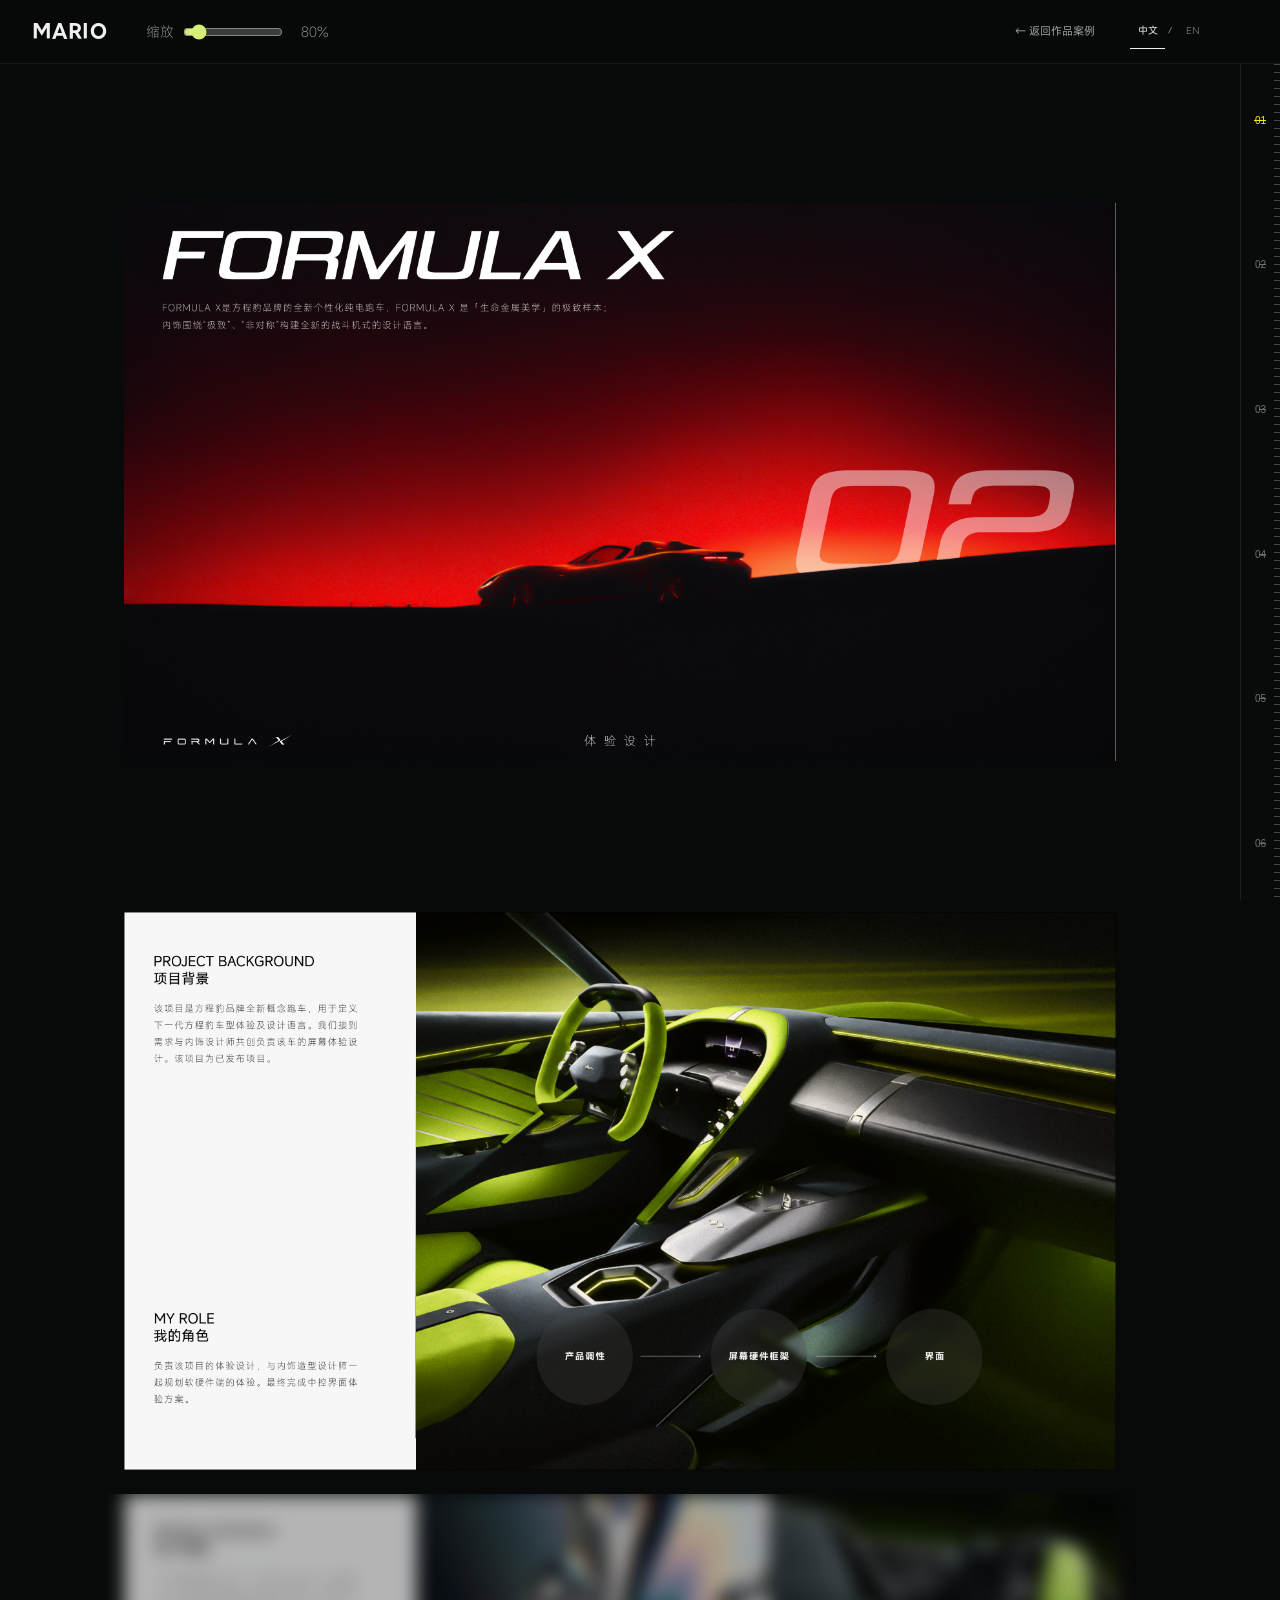
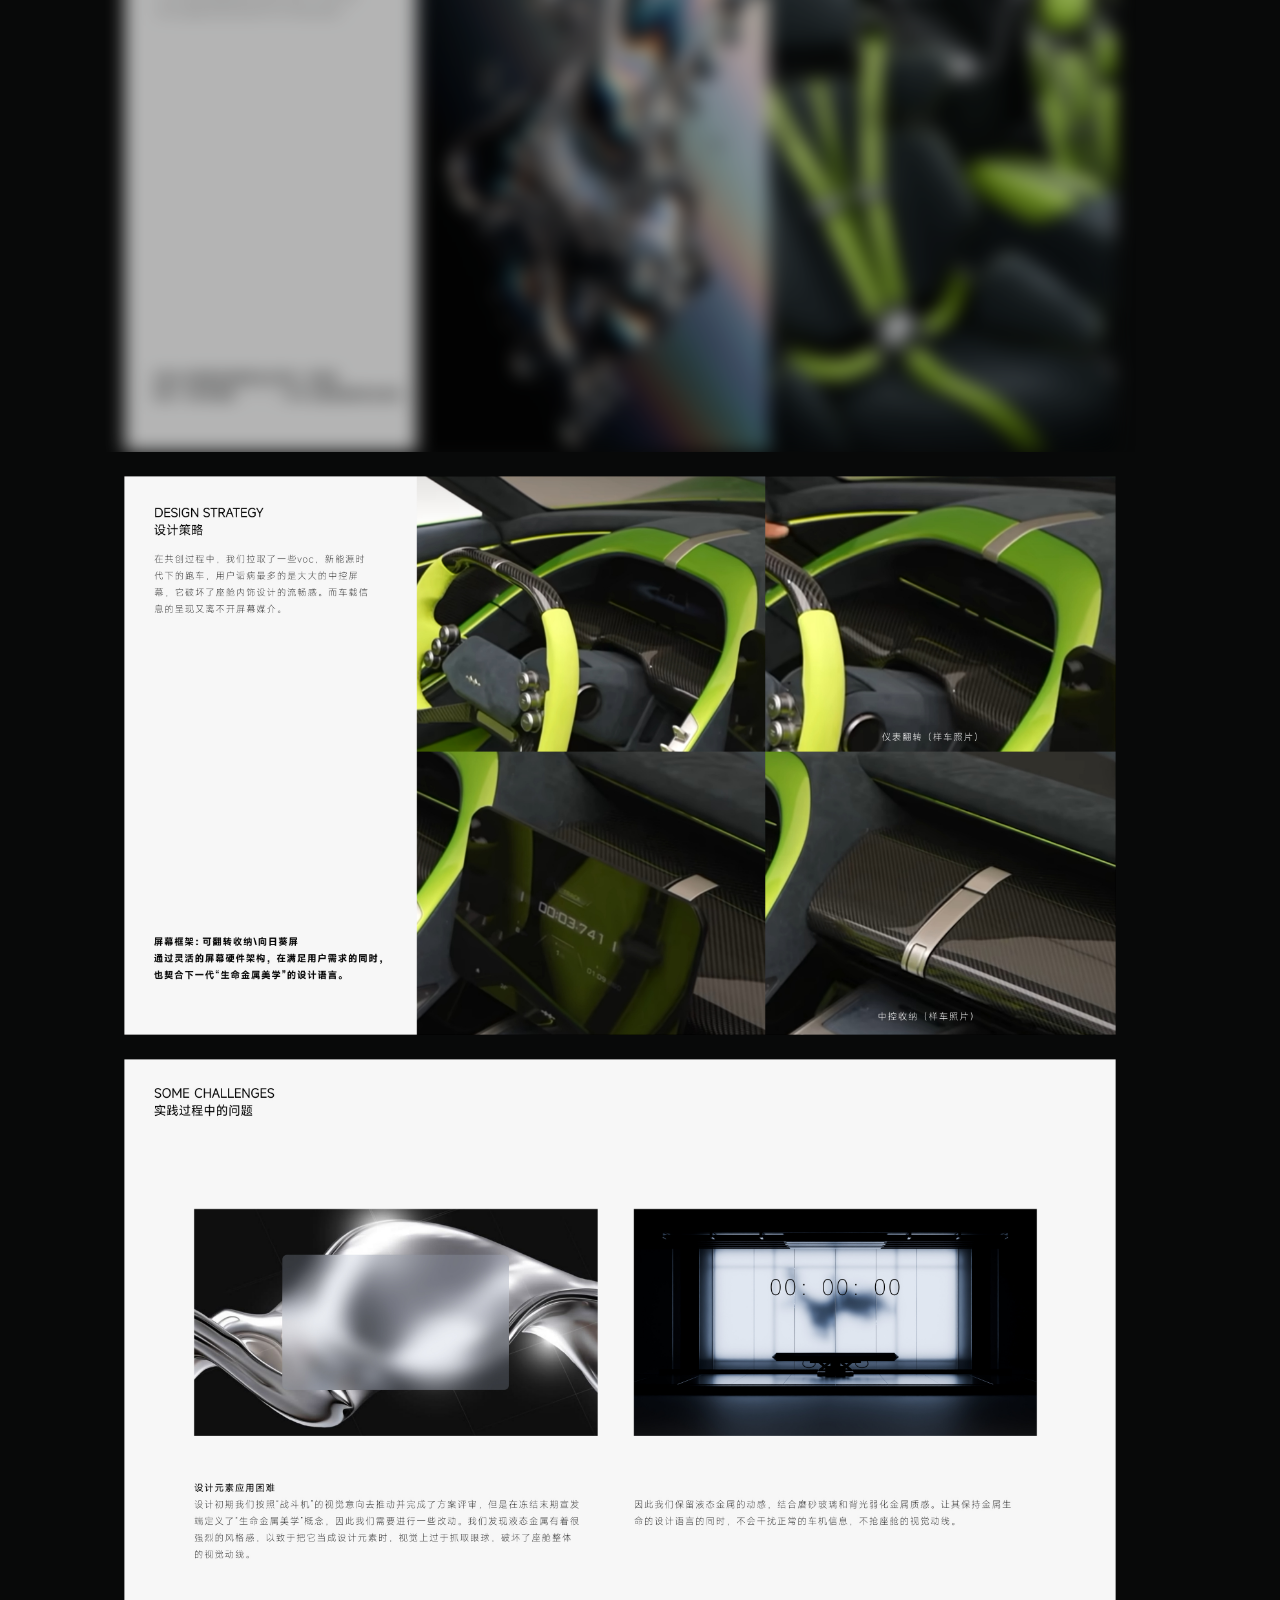
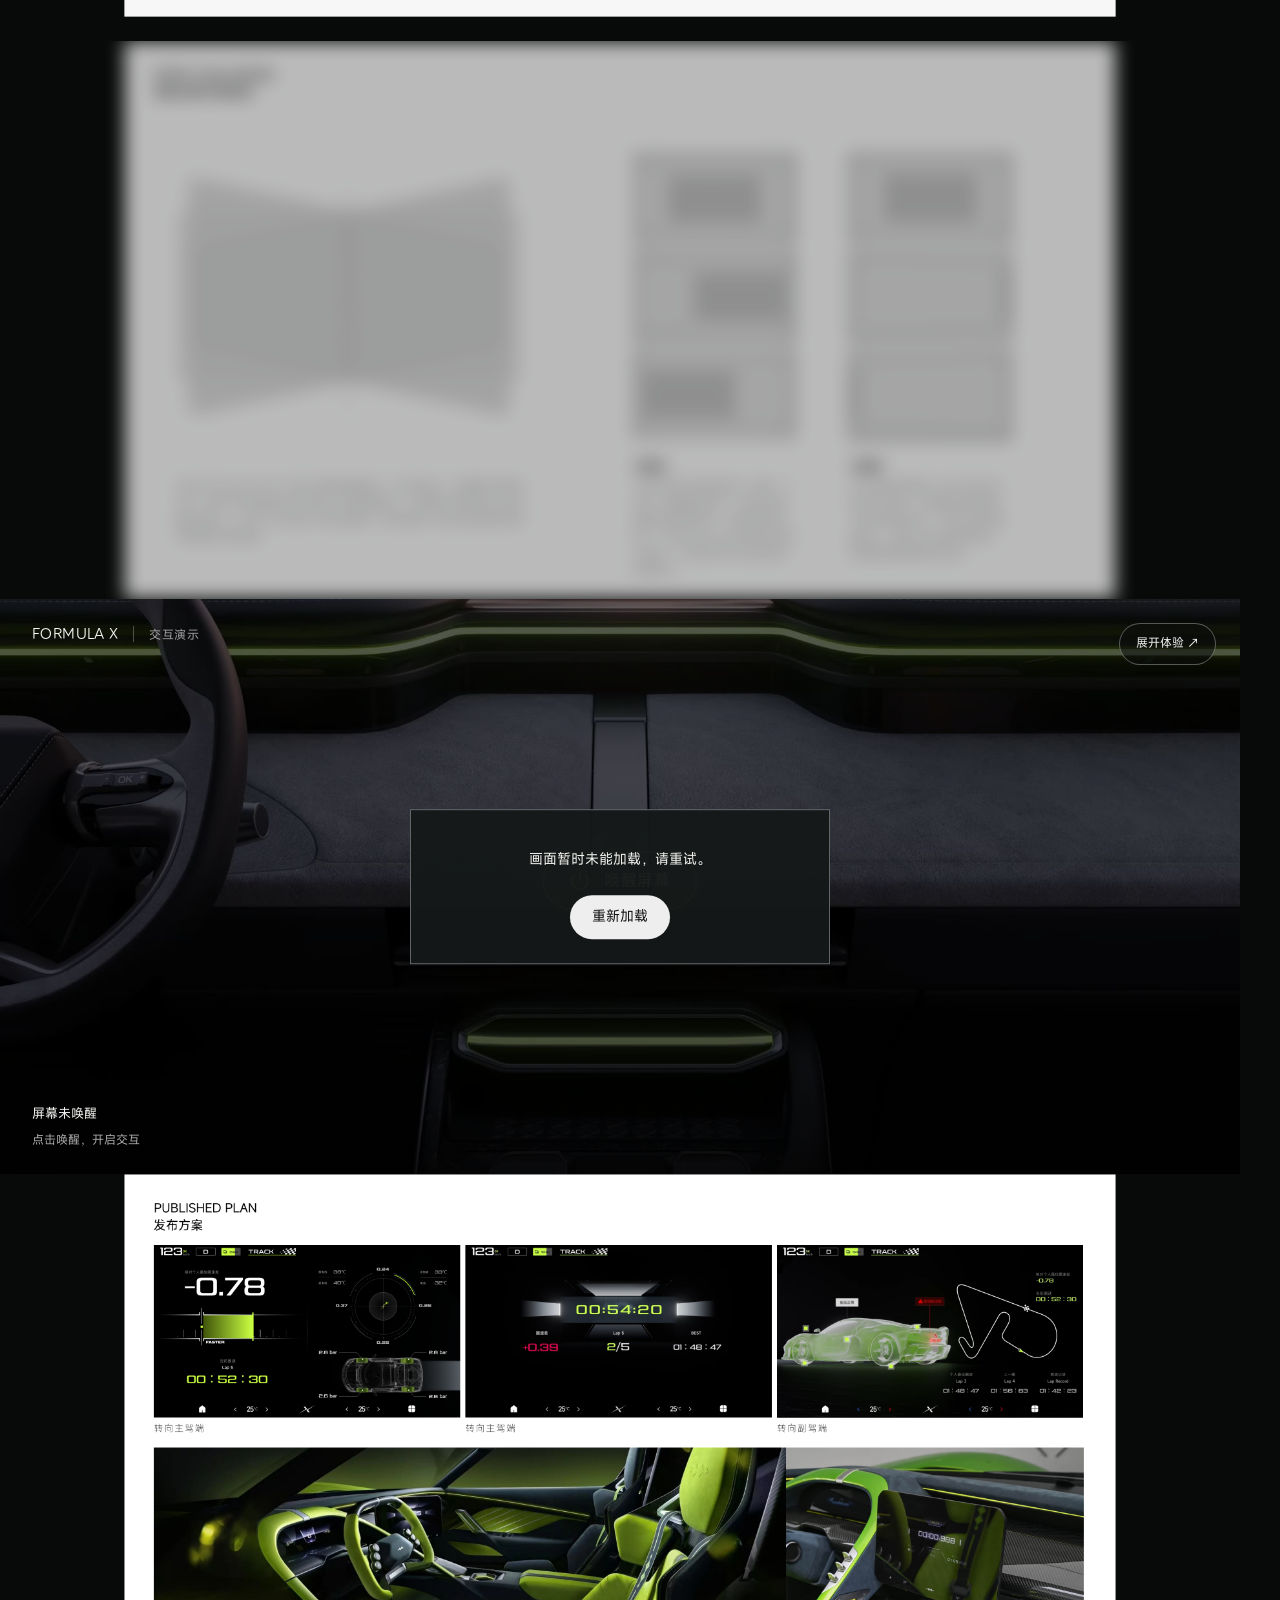
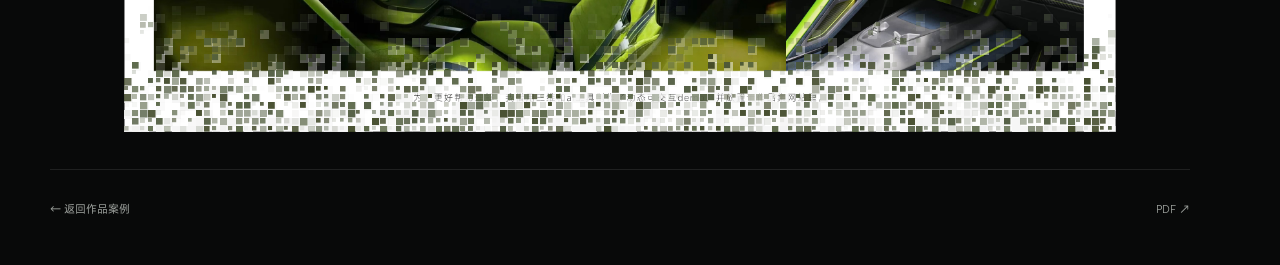
==== site/formula.html @ 6a28db86 "Publish MARIO UX and HMI portfolio" ====
<!doctype html><html lang="zh-CN"><head><meta charset="utf-8"><meta name="viewport" content="width=device-width,initial-scale=1"><meta name="description" content="FORMULA X 体验设计 — 麦浩 Mario 的 UX / HMI 项目案例。"><meta name="theme-color" content="#080909"><title>FORMULA X 体验设计 · MARIO</title><link rel="stylesheet" href="style.css?v=17"><link rel="stylesheet" href="isc.css?v=14"><link rel="stylesheet" href="portal.css?v=36"><script>try{const t=Number(sessionStorage.getItem('mario-formula-entry'));if(t&&Date.now()-t<6000&&!matchMedia('(prefers-reduced-motion: reduce)').matches){document.documentElement.classList.add('portal-arriving');setTimeout(()=>document.documentElement.classList.remove('portal-arriving'),2500)}}catch{}</script><link rel="stylesheet" href="formula.css?v=27"><link rel="stylesheet" href="cursor.css?v=17"><link rel="stylesheet" href="case-motion.css?v=42"></head><body class="case-page formula-page"><a class="case-skip" href="#case-main">跳转到项目内容</a><header class="case-header"><a class="logo" href="index.html#work" aria-label="返回 MARIO 作品集">MARIO</a><a href="index.html#work" class="case-return" id="case-return">← 返回作品案例</a><div class="language-switch" role="group" aria-label="页面语言"><button type="button" data-case-language="zh" aria-pressed="true">中文</button><span aria-hidden="true">/</span><button type="button" data-case-language="en" aria-pressed="false">EN</button></div></header><div class="reading-progress" aria-hidden="true"></div><nav class="case-ruler" aria-label="项目章节"></nav><main id="case-main" class="case-main"></main><dialog id="image-viewer"><div class="image-toolbar"><p id="image-caption"></p><div><button id="image-zoom" type="button" aria-pressed="false">放大查看</button><button id="image-close" type="button" aria-label="关闭图像">×</button></div></div><div class="image-stage"><img id="image-large" alt=""></div></dialog><script src="portal.js?v=44"></script><script src="formula.js?v=35"></script><script src="cursor.js?v=18"></script><script src="case-motion.js?v=46"></script></body></html>
---- site/style.css ----
@charset "UTF-8";
@font-face{font-family:Anton;src:url('assets/Anton-Regular.ttf') format('truetype');font-display:swap}@font-face{font-family:PortfolioCN;src:url('assets/Chinese-400.woff2') format('woff2');font-weight:400;font-display:swap}@font-face{font-family:PortfolioCN;src:url('assets/Chinese-500.woff2') format('woff2');font-weight:500;font-display:swap}@font-face{font-family:PortfolioCN;src:url('assets/Chinese-600.woff2') format('woff2');font-weight:600;font-display:swap}
:root{--paper:#f5f5f0;--ink:#141512;--grey:#74766e;--yellow:#ffd500;--line:#d9dad3}*{box-sizing:border-box}html{scroll-behavior:smooth;scroll-padding-top:30px}body{margin:0;background:var(--paper);color:var(--ink);font-family:PortfolioCN,"Microsoft YaHei",sans-serif;-webkit-font-smoothing:antialiased}button,a{-webkit-tap-highlight-color:transparent}button{font:inherit;color:inherit;cursor:pointer}button{padding:0;border:0;background:none}a{color:inherit;text-decoration:none}button:focus-visible,a:focus-visible{outline:2px solid #8e7300;outline-offset:7px}::selection{background:var(--yellow);color:#111}[hidden]{display:none!important}header{height:90px;display:flex;align-items:center;justify-content:space-between;margin:0 4.5%;border-bottom:1px solid var(--line)}.logo{font-family:Arial,sans-serif;font-size:45px;line-height:1;font-weight:900;letter-spacing:-6px;padding-right:8px}.logo span{color:#b49b00}nav{display:flex;gap:32px;align-items:center;font-size:13px}nav a:hover,nav button:hover{opacity:.5}#language{font-family:Arial,sans-serif;font-size:11px;margin-left:10px}main{max-width:1800px;margin:auto;padding:0 4.5%}.identity{display:grid;grid-template-columns:1.55fr 1fr;align-items:center;gap:10%;padding:55px 0 48px}.name-top{display:flex;align-items:center;gap:24px}.name-top>span:first-child{font-size:27px;font-weight:600;letter-spacing:1px}.name-rule{height:1px;background:#bfc1b6;flex:1;max-width:140px}.occupation{font-family:Arial,sans-serif;font-size:11px;line-height:1.45;letter-spacing:.4px}h1{font-family:Anton,Impact,sans-serif;font-weight:400;font-size:clamp(120px,15.7vw,245px);line-height:.99;letter-spacing:-.035em;margin:14px 0 -5px;position:relative;width:max-content}.name-star{display:inline-block;font-family:Arial,sans-serif;font-size:.29em;vertical-align:top;line-height:1.2;position:absolute;top:6px;right:-.85em;transform:rotate(-10deg);color:#aea52a}.bio{padding-top:6px;max-width:420px}.portrait{width:58px;height:66px;object-fit:cover;filter:grayscale(1);margin-bottom:16px}.bio h2{font-size:20px;font-weight:500;line-height:1.65;letter-spacing:-.3px;margin:0 0 12px}.bio p{font-size:13px;color:var(--grey);line-height:1.95;margin:0 0 16px;max-width:355px}.email{font:12px Arial,sans-serif;border-bottom:1px solid #b7b8ae;padding-bottom:4px}.work-heading{border-top:1px solid var(--line);display:flex;justify-content:space-between;align-items:center;padding:24px 0 22px}.work-heading h2{font-size:13px;font-weight:500;margin:0}.work-heading>span{font:10px Arial,sans-serif;letter-spacing:.5px;color:var(--grey)}.projects{display:grid;grid-template-columns:repeat(4,minmax(0,1fr));gap:22px}.project{text-align:left;min-width:0;display:block}.project-image{aspect-ratio:1.28;background:#e9eae3;position:relative;overflow:hidden}.project-image img{display:block;width:100%;height:100%;object-fit:cover;transition:transform .6s cubic-bezier(.2,.7,.2,1)}.project:first-child .project-image img{object-position:50% 56%}.project:hover img{transform:scale(1.055)}.project-open{position:absolute;right:12px;top:10px;color:#fff;font-size:23px;transition:transform .3s}.project:hover .project-open{transform:translate(3px,-3px)}.project-caption{display:flex;justify-content:space-between;align-items:center;margin:16px 0 5px}.project-caption h3{font-family:Arial,PortfolioCN,sans-serif;font-weight:600;font-size:15px;letter-spacing:-.3px;margin:0}.project-caption>span{font:10px Arial,sans-serif;color:var(--grey)}.project>p{font-size:11px;color:var(--grey);line-height:1.7;margin:0}.pending .project-image{background:#e9eae4;display:flex;align-items:center;justify-content:center}.placeholder-number{font-family:Anton,sans-serif;font-size:clamp(60px,7.5vw,115px);font-weight:400;color:#c2c5b9;line-height:1;transition:transform .5s,color .5s}.pending:hover .placeholder-number{transform:translateY(-7px);color:#a8ac9c}.pending-note{position:absolute;bottom:15px;font-size:10px;color:#7c8074;letter-spacing:2px}.pending:last-child .project-image{background:#e3e5dc}.pending .project-caption h3{font-family:PortfolioCN,sans-serif;font-weight:500}footer{margin:48px 4.5% 0;border-top:1px solid var(--line);padding:25px 0;display:flex;justify-content:space-between;font-size:10px;color:var(--grey)}footer>span{font-family:Arial,PortfolioCN,sans-serif}#site{transition:filter 1.2s,transform 1.2s,opacity .8s}.in-intro{overflow:hidden}.in-intro #site{filter:blur(12px);transform:scale(.98);pointer-events:none}.entrance{position:fixed;inset:0;background:#10110f;z-index:100;overflow:hidden;color:var(--yellow);transition:background 1s;visibility:hidden}.in-intro .entrance{visibility:visible}.entrance-top,.entrance-bottom{position:absolute;left:4.5%;right:4.5%;display:flex;align-items:center;justify-content:space-between;font:10px Arial,PortfolioCN,sans-serif;letter-spacing:.5px;z-index:4}.entrance-top{top:32px}.entrance-bottom{bottom:28px}.entrance-top button{font-size:11px;color:#d5d6cc}.ribbons{position:absolute;inset:0;display:flex;align-items:center;justify-content:center;perspective:1000px}.ribbon{position:absolute;background:var(--yellow);height:clamp(90px,18vh,190px);width:125vw;display:flex;align-items:center;justify-content:center;gap:3vw;white-space:nowrap;box-shadow:0 7px 25px #0005;transform-origin:center;transition:transform 1.2s cubic-bezier(.76,0,.24,1),opacity .8s;overflow:hidden}.ribbon span{font-family:Anton,sans-serif;color:#10110f;font-size:clamp(70px,16vh,170px);line-height:1;letter-spacing:-2px}.ribbon img{height:80%;width:17vh;object-fit:cover}.r1{transform:translateY(-20vh) rotate(-10deg);z-index:1}.r2{transform:rotate(7deg);z-index:2}.r3{transform:translateY(20vh) rotate(-6deg);z-index:3}.enter-control{position:absolute;z-index:5;left:50%;top:50%;transform:translate(-50%,-50%);text-align:center;background:#10110fe8;border:1px solid #ffffff20;padding:27px 34px 20px;backdrop-filter:blur(12px);transition:opacity .25s,transform .5s}.enter-control p{font-size:11px;color:#d7d8cb;white-space:nowrap;margin:15px 0 0}#enter{display:block;margin:auto;padding:5px;border-radius:60px}#enter:focus-visible{outline-color:var(--yellow)}.switch-track{display:block;width:108px;height:56px;background:#55584e;border-radius:40px;padding:5px;box-shadow:inset 0 2px 9px #0008;transition:background .3s}.switch-knob{display:grid;place-items:center;background:var(--paper);width:46px;height:46px;color:#151610;font-size:25px;border-radius:50%;box-shadow:0 3px 10px #0007;transition:transform .35s}.entering .switch-track{background:var(--yellow)}.entering .switch-knob{transform:translateX(52px)}.entering .enter-control{opacity:0;transform:translate(-50%,-50%) scale(.8);transition-delay:.3s}.entering .r1{transform:translate(-25vw,-130vh) rotate(-30deg);transition-delay:.2s}.entering .r2{transform:translate(140vw,10vh) rotate(20deg);transition-delay:.3s}.entering .r3{transform:translate(-30vw,140vh) rotate(-20deg);transition-delay:.4s}.entering.entrance{background:transparent}.entering .entrance-top,.entering .entrance-bottom{opacity:0;transition:opacity .3s}.intro-counter{position:absolute;inset:0;background:#10110f;z-index:8;display:grid;place-items:center;font-family:Anton,sans-serif;font-size:30vh;transition:opacity .3s;pointer-events:none}.intro-counter.done{opacity:0}dialog{width:min(480px,calc(100% - 40px));padding:45px;background:var(--paper);color:var(--ink);border:0;box-shadow:0 20px 100px #0004}dialog::backdrop{background:#10120e88;backdrop-filter:blur(6px)}.close-dialog{position:absolute;right:20px;top:15px;font-size:25px}.dialog-eyebrow{font:10px Arial,sans-serif;letter-spacing:1px;color:var(--grey)}dialog h2{font-size:30px;font-weight:500;margin:25px 0 15px}dialog p{font-size:13px;line-height:1.9;color:var(--grey)}#contact-links{display:flex;flex-direction:column;gap:16px;margin-top:25px;font:15px Arial,sans-serif}#contact-links a{width:max-content;border-bottom:1px solid #a8ab9d;padding-bottom:5px}
@media(min-width:1700px){.identity{padding:70px 0}.bio{max-width:460px}.bio p{font-size:15px;max-width:420px}.project-image{aspect-ratio:1.5}}@media(max-width:850px){header{height:74px}.identity{gap:7%;grid-template-columns:1.2fr 1fr;padding:45px 0}.name-top{gap:12px}.name-rule{max-width:60px}.name-top>span:first-child{font-size:22px}h1{font-size:17vw}.occupation{font-size:9px}.bio h2{font-size:17px}.bio p{font-size:12px}.projects{gap:16px}.project-image{aspect-ratio:1}.project-caption h3{font-size:12px}.project>p{font-size:10px}.pending-note{font-size:9px;letter-spacing:0}}@media(max-width:600px){header{height:68px;margin:0 6%}.logo{font-size:37px}nav{gap:23px;font-size:12px}#language{margin-left:0}main{padding:0 6%}.identity{display:block;padding:34px 0 32px}.name-top{gap:18px}.name-top>span:first-child{font-size:23px}.name-rule{max-width:90px}.occupation{font-size:10px}h1{font-size:29vw;line-height:1.05;letter-spacing:-.025em;margin-top:10px}.name-star{font-size:.25em;right:-.85em}.bio{padding-top:24px;position:relative;padding-left:66px;max-width:none}.portrait{position:absolute;left:0;top:27px;width:46px;height:56px}.bio h2{font-size:16px;margin-bottom:7px}.bio p{font-size:11px;line-height:1.9;max-width:none;margin-bottom:10px}.email{font-size:11px}.work-heading{padding:20px 0}.projects{grid-template-columns:1fr 1fr;gap:25px 15px}.project-image{aspect-ratio:1.3}.project-caption{margin-top:12px}.project-caption h3{font-size:12px}.project>p{font-size:10px}.placeholder-number{font-size:64px}.pending-note{bottom:12px;font-size:9px}footer{margin:30px 6% 0;padding:22px 0;gap:10px;font-size:9px}.entrance-top,.entrance-bottom{left:6%;right:6%;font-size:9px}.entrance-top{top:25px}.entrance-bottom{bottom:25px}.ribbon{width:220vw;height:16vh}.ribbon span{font-size:14vh}.r1{transform:translateY(-20vh) rotate(-16deg)}.r2{transform:rotate(12deg)}.r3{transform:translateY(20vh) rotate(-14deg)}.enter-control{padding:20px 25px 17px}.enter-control p{font-size:10px}dialog{padding:35px}}
@media(prefers-reduced-motion:reduce){html{scroll-behavior:auto}*,*:before,*:after{animation:none!important;transition:none!important}}

main:focus{outline:none}

/* Entrance revision: slender typography tapes and graphic hazard strips. */
@font-face{font-family:BlueSkyStandard;src:url('assets/BlueSkyStandard-Bold.woff') format('woff');font-weight:700;font-display:swap}
.entrance{font-family:MiSans,PortfolioCN,sans-serif}.entrance .ribbon{height:clamp(54px,9.5vh,92px);width:160vw;gap:7vw;box-shadow:0 3px 10px #0004}.entrance .ribbon span{font-family:BlueSkyStandard,sans-serif;font-size:clamp(34px,7.3vh,70px);font-weight:700;letter-spacing:-.035em;flex-shrink:0;line-height:1.05}.entrance .r1{transform:translateY(-22vh) rotate(-10deg)}.entrance .r2{transform:translateY(-2vh) rotate(7deg)}.entrance .r3{transform:translateY(20vh) rotate(-7deg)}
.hazard{position:absolute;width:160vw;height:clamp(18px,4.2vh,38px);background:repeating-linear-gradient(45deg,#10110f 0,#10110f 27px,var(--yellow) 27px,var(--yellow) 54px);box-shadow:0 3px 12px #0005;transition:transform 1.2s cubic-bezier(.76,0,.24,1),opacity .8s;z-index:0;pointer-events:none}.h1{transform:translateY(-36vh) rotate(6deg)}.h2{transform:translateY(4vh) rotate(-24deg)}.h3{transform:translateY(34vh) rotate(4deg)}.entrance .enter-control{padding:22px 25px;border:1px solid #ffffff14;background:#10110fe8;border-radius:3px;top:50%}.switch-knob svg{width:25px;height:25px;fill:none;stroke:currentColor;stroke-width:1.7;stroke-linecap:round;stroke-linejoin:round}.intro-skip{position:absolute;z-index:7;right:4.5%;top:25px;width:36px;height:36px;color:#b6b8a9;font-size:0;border-radius:50%}.intro-skip:before,.intro-skip:after{content:'';position:absolute;left:10px;top:17px;width:16px;height:1px;background:currentColor;transform:rotate(45deg)}.intro-skip:after{transform:rotate(-45deg)}.intro-skip:hover{color:#fff}.entrance.entering .r1{transform:translate(-25vw,-130vh) rotate(-30deg)}.entrance.entering .r2{transform:translate(150vw,10vh) rotate(20deg)}.entrance.entering .r3{transform:translate(-30vw,140vh) rotate(-20deg)}.entering .h1{transform:translate(30vw,-140vh) rotate(20deg);transition-delay:.1s}.entering .h2{transform:translate(-160vw,10vh) rotate(-30deg);transition-delay:.2s}.entering .h3{transform:translate(30vw,140vh) rotate(16deg);transition-delay:.3s}.entering .intro-skip{opacity:0;transition:opacity .2s}
@media(max-width:600px){.entrance .ribbon{height:clamp(46px,7.5vh,65px);width:260vw;gap:14vw}.entrance .ribbon span{font-size:clamp(28px,5.6vh,48px);letter-spacing:-.035em}.entrance .r1{transform:translateY(-21vh) rotate(-14deg)}.entrance .r2{transform:translateY(-1vh) rotate(10deg)}.entrance .r3{transform:translateY(20vh) rotate(-12deg)}.hazard{height:22px;width:270vw;background-size:auto}.h1{transform:translateY(-34vh) rotate(8deg)}.h2{transform:translateY(1vh) rotate(-30deg)}.h3{transform:translateY(33vh) rotate(7deg)}.entrance .enter-control{padding:19px 21px}}

/* Personal introduction: a single profile card in a quiet tracking field. */
@font-face{font-family:BlueSkyStandard;src:url('assets/BlueSkyStandard-Regular.woff') format('woff');font-weight:400;font-display:swap}
#site .logo{font-family:BlueSkyStandard,sans-serif;font-size:23px;letter-spacing:.035em;font-weight:700;line-height:1;padding:0}header{height:78px}.personal-stage{display:flex;justify-content:center;align-items:center;position:relative;isolation:isolate;overflow:hidden;min-height:490px;padding:42px 0 46px;gap:0;background:radial-gradient(ellipse at center,#fbfbf9 10%,#f5f5f0 70%)}.stage-grid{position:absolute;inset:0;z-index:-3;pointer-events:none;background-image:linear-gradient(#858d810d 1px,transparent 1px),linear-gradient(90deg,#858d810d 1px,transparent 1px);background-size:38px 38px;mask-image:radial-gradient(ellipse 48% 55% at center,#000 10%,transparent 100%)}.motion-defs{position:absolute;width:0;height:0;overflow:hidden}.profile-card{position:relative;z-index:5;width:370px;padding:7px 7px 0;background:#fafbf8f5;border:1px solid #d9ddd4;border-radius:24px;box-shadow:0 3px 4px #303a2810,0 15px 45px #303a280c,inset 0 0 0 3px #fff;transition:box-shadow .4s}.profile-card:hover{box-shadow:0 4px 8px #303a2810,0 20px 55px #303a2814,inset 0 0 0 3px #fff}.profile-photo{height:164px;overflow:hidden;border-radius:17px 17px 8px 8px;background:#b8c4bb}.profile-photo img{display:block;width:100%;height:100%;object-fit:cover;object-position:55% 66%;filter:saturate(.8);transition:transform .8s}.profile-card:hover .profile-photo img{transform:scale(1.025)}.profile-content{text-align:center;padding:20px 25px 19px}.profile-greeting{margin:0 0 5px!important;font-size:11px!important;font-weight:400!important;color:#8c9186!important;line-height:1.5!important}.profile-card h1{display:flex;align-items:baseline;justify-content:center;gap:11px;font-family:PortfolioCN,sans-serif;font-size:24px;font-weight:500;letter-spacing:0;line-height:1.3;width:auto;margin:0}.profile-english{font-family:BlueSkyStandard,sans-serif;font-weight:700;font-size:24px;letter-spacing:.01em}.profile-role{font-family:BlueSkyStandard,sans-serif;font-size:11px;color:#555d50;letter-spacing:.04em;margin:10px 0 11px}.profile-description{font-family:PortfolioCN,sans-serif;font-size:11px;line-height:1.9;color:#7e8577;margin:0 auto;max-width:295px}.profile-actions{border-top:1px solid #e5e7df;display:flex;justify-content:space-between;align-items:center;padding:14px 14px 15px;gap:20px}.profile-icons{display:flex;gap:7px}.profile-icons a{width:30px;height:30px;border:1px solid #e3e6dc;border-radius:50%;display:grid;place-items:center;background:#f1f3ed;transition:background .2s}.profile-icons a:hover{background:#e2e6d9}.profile-icons svg{width:14px;height:14px;fill:none;stroke:#30372b;stroke-width:1.4;stroke-linecap:round;stroke-linejoin:round}#card-contact{background:#20251c;color:#fff;border-radius:22px;padding:10px 17px;font-size:10px;line-height:1}#card-contact:hover{background:#414b36}.walker{position:absolute;left:50%;top:50%;width:74px;height:135px;z-index:0;pointer-events:none;will-change:transform;animation:walk-field 10s ease-in-out infinite;--x:0px;--y:0px;--angle:0deg;--step:25px}.walker-1{--x:-290px;--y:15px;--angle:12deg;animation-delay:-2s}.walker-2{--x:-235px;--y:80px;--angle:24deg;animation-delay:-7s}.walker-3{--x:230px;--y:50px;--angle:72deg;animation-delay:-4s}.walker-4{--x:265px;--y:-5px;--angle:94deg;animation-delay:-9s}.shoe{position:absolute;left:15px;top:12px;width:42px;height:102px;fill:#191d17;filter:blur(.35px) drop-shadow(0 5px 5px #1e2a1938);opacity:.9}.foot-halo{position:absolute;inset:-28px -18px 0;background:radial-gradient(ellipse,#222e185c,transparent 65%);filter:blur(13px);transform:translateY(-25px)}.track-frame{position:absolute;inset:0;background:linear-gradient(#bd5b57,#bd5b57) top left/8px 1px no-repeat,linear-gradient(#bd5b57,#bd5b57) top left/1px 8px no-repeat,linear-gradient(#bd5b57,#bd5b57) top right/8px 1px no-repeat,linear-gradient(#bd5b57,#bd5b57) top right/1px 8px no-repeat,linear-gradient(#bd5b57,#bd5b57) bottom left/8px 1px no-repeat,linear-gradient(#bd5b57,#bd5b57) bottom left/1px 8px no-repeat,linear-gradient(#bd5b57,#bd5b57) bottom right/8px 1px no-repeat,linear-gradient(#bd5b57,#bd5b57) bottom right/1px 8px no-repeat;animation:tracking 4s ease-in-out infinite}.track-frame i{position:absolute;top:-13px;left:0;font:normal 6px/1 BlueSkyStandard,Arial,sans-serif;letter-spacing:1px;color:#b35a55;white-space:nowrap}.walker-2 .track-frame{animation-delay:-2s}.walker-3 .track-frame{animation-delay:-1s}.walker-4 .track-frame{animation-delay:-3s}.walker-2 .shoe,.walker-4 .shoe{transform:scaleX(-1)}@keyframes walk-field{0%,100%{transform:translate(var(--x),var(--y)) rotate(var(--angle));opacity:.55}35%{transform:translate(calc(var(--x) + var(--step)),calc(var(--y) - 32px)) rotate(calc(var(--angle) + 7deg));opacity:1}65%{transform:translate(calc(var(--x) + 12px),calc(var(--y) - 55px)) rotate(calc(var(--angle) - 4deg));opacity:.65}}@keyframes tracking{0%,20%,75%,100%{opacity:.1}35%,55%{opacity:.75}}
@media(min-width:1600px){.personal-stage{min-height:510px}.profile-card{width:400px}.profile-photo{height:178px}.profile-content{padding:22px 30px}.profile-description{font-size:12px}}@media(max-width:850px){.personal-stage{min-height:465px}.walker-1{--x:-265px}.walker-2{--x:-240px}.walker-3{--x:195px}.walker-4{--x:215px}.profile-card{width:350px}}@media(max-width:600px){header{height:66px}#site .logo{font-size:20px}.personal-stage{min-height:445px;padding:30px 13px 33px;margin:0 -6.82%;width:113.64%;background:radial-gradient(ellipse at center,#fbfbf9,#f5f5f0)}.profile-card{width:min(320px,84vw);border-radius:21px}.profile-photo{height:150px;border-radius:15px 15px 7px 7px}.profile-content{padding:17px 20px}.profile-card h1,.profile-english{font-size:22px}.profile-description{font-size:10px;max-width:260px}.profile-role{font-size:10px;margin:8px 0 10px}.profile-actions{padding:12px}.walker{transform:scale(.7);--step:12px}.walker-1{--x:-210px;--y:20px}.walker-2{--x:-195px;--y:100px}.walker-3{--x:155px;--y:80px}.walker-4{--x:170px;--y:10px}.stage-grid{background-size:27px 27px;mask-image:radial-gradient(ellipse at center,#000,transparent 80%)}}@media(prefers-reduced-motion:reduce){.walker{animation:none;transform:translate(var(--x),var(--y)) rotate(var(--angle));opacity:.55}.track-frame{animation:none;opacity:.35}}

@font-face{font-family:MiSans;src:url('assets/MiSans-400.woff2') format('woff2');font-weight:400;font-display:swap}@font-face{font-family:MiSans;src:url('assets/MiSans-500.woff2') format('woff2');font-weight:500;font-display:swap}
body,.profile-card h1,.profile-description{font-family:BlueSkyStandard,MiSans,sans-serif}.profile-content .profile-greeting,#card-contact{font-family:BlueSkyStandard,MiSans,sans-serif}

/* Wider profile, direct contacts and a pointer-revealed grid. */
#site{position:relative;isolation:isolate}.cursor-grid{position:fixed;inset:0;z-index:-1;pointer-events:none;background-image:linear-gradient(#7b897a38 1px,transparent 1px),linear-gradient(90deg,#7b897a38 1px,transparent 1px);background-size:30px 30px;mask-image:radial-gradient(circle 170px at var(--pointer-x,50%) var(--pointer-y,25%),#000 5%,transparent 100%);opacity:0;transition:opacity .45s}.cursor-grid.grid-active{opacity:1}.personal-stage{background:transparent;min-height:466px;padding:32px 0 37px;overflow:visible}.profile-card{width:460px}.profile-photo{height:180px}.profile-content{padding:18px 28px 18px}.profile-description{max-width:360px;line-height:1.9}.profile-contacts{display:flex;justify-content:center;align-items:center;gap:24px;padding:17px 10px 19px;border-top:1px solid #e4e7de;margin:0 13px;font:12px BlueSkyStandard,MiSans,sans-serif;color:#59624f}.profile-contacts a{transition:color .2s}.profile-contacts a:hover{color:#111}.profile-role{margin:9px 0 10px}.profile-card{background:#fafbf8f5}.profile-card h1{font-family:BlueSkyStandard,MiSans,sans-serif}
/* Staggered black posters, inspired by an exhibition wall. */
.poster-work{position:relative}.poster-work .work-heading{padding:24px 0 19px}.poster-field{position:relative;isolation:isolate;padding:34px 30px 10px;overflow:visible}.work-watermark{position:absolute;left:50%;bottom:92px;transform:translateX(-50%);font:400 clamp(90px,17vw,260px)/.8 BlueSkyStandard,sans-serif;letter-spacing:-.065em;color:#171914;white-space:nowrap;z-index:-1;pointer-events:none}.poster-field .projects{display:grid;grid-template-columns:repeat(4,minmax(0,1fr));gap:34px;align-items:start;perspective:1600px}.poster-project{position:relative;min-width:0;--rotation:-7deg;--lift:0px;--tilt-x:0deg;--tilt-y:0deg;isolation:isolate;padding-top:10px}.poster-project:nth-child(2){--rotation:3deg;margin-top:37px}.poster-project:nth-child(3){--rotation:-3deg;margin-top:8px}.poster-project:nth-child(4){--rotation:6deg;margin-top:42px}.poster{aspect-ratio:.76;background:#111310;border:5px solid #111310;border-radius:10px;overflow:hidden;position:relative;display:flex;flex-direction:column;color:#f4f5ef;box-shadow:0 10px 18px #1823101a;transform:translateY(var(--lift)) rotate(var(--rotation)) rotateX(var(--tilt-x)) rotateY(var(--tilt-y));transform-origin:50% 70%;transition:transform .65s cubic-bezier(.2,.7,.2,1),box-shadow .6s;will-change:transform}.poster-art{height:65%;flex-shrink:0;position:relative;background:#22261e;overflow:hidden;border-radius:5px 5px 0 0}.poster-art>img{width:100%;height:100%;object-fit:cover;display:block;transition:transform .9s}.cover-number{position:absolute;left:11px;top:11px;display:flex;align-items:center;justify-content:center;min-width:33px;height:29px;background:#f4f5ee;color:#171914;font:400 13px BlueSkyStandard,sans-serif;border-radius:3px}.poster-copy{flex:1;position:relative;padding:15px 9px 10px}.poster-copy h3{font:400 clamp(17px,2vw,29px)/1.06 BlueSkyStandard,sans-serif;letter-spacing:-.045em;margin:0;max-width:100%;overflow-wrap:break-word}.poster-copy>p{font:400 10px/1.5 BlueSkyStandard,MiSans,sans-serif;color:#b0b5a9;margin:10px 26px 0 0}.poster-arrow{position:absolute;right:9px;bottom:12px;width:22px;height:22px;display:grid;place-items:center;border:1px solid #f4f5ef44;border-radius:50%;font:15px Arial,sans-serif;transition:background .25s,color .25s}.poster-description{font-family:BlueSkyStandard,MiSans,sans-serif!important;font-size:11px!important;line-height:1.85!important;color:#72796c!important;margin:28px 0 0!important;padding:0 2px;max-width:95%;position:relative;background:var(--paper);text-align:left}.poster-project:hover,.poster-project:focus-visible{z-index:8}.poster-project:hover .poster,.poster-project:focus-visible .poster{--rotation:0deg;--lift:-14px;box-shadow:0 20px 35px #18231030}.poster-project:hover .poster-art img{transform:scale(1.07)}.poster-project:hover .poster-arrow{background:#f4f5ef;color:#151813}.wire-art{position:absolute;inset:0;display:grid;place-items:center;background:radial-gradient(ellipse at center,#6a765a44,transparent 70%),linear-gradient(#bfc8af16 1px,transparent 1px),linear-gradient(90deg,#bfc8af16 1px,transparent 1px);background-size:auto,24px 24px,24px 24px}.wire-art:after{content:'';position:absolute;left:20%;right:20%;top:24%;bottom:24%;border:1px solid #abb89755;transform:rotate(-25deg) skewY(12deg);transition:transform .8s}.wire-art>span{font:400 clamp(45px,6vw,95px)/1 BlueSkyStandard,sans-serif;letter-spacing:-.06em;color:#bbc4aa80;z-index:1}.poster-project:hover .wire-art:after{transform:rotate(15deg) skewY(-10deg)}.poster-project:nth-child(4) .wire-art{background-color:#282a23}.posters-visible .poster{animation:poster-arrive 1s cubic-bezier(.2,.7,.2,1) both}.posters-visible .poster-project:nth-child(2) .poster{animation-delay:.09s}.posters-visible .poster-project:nth-child(3) .poster{animation-delay:.18s}.posters-visible .poster-project:nth-child(4) .poster{animation-delay:.27s}@keyframes poster-arrive{from{opacity:0;translate:0 38px}to{opacity:1;translate:0 0}}.poster-work+footer{margin-top:32px}
@media(min-width:1600px){.profile-card{width:490px}.profile-photo{height:190px}.personal-stage{min-height:490px}.poster-field{padding-left:45px;padding-right:45px}.poster-field .projects{gap:55px}.poster-copy{padding:20px 12px}.poster-copy>p{font-size:12px}.poster-description{font-size:12px!important}}@media(max-width:1000px){.poster-field{padding:25px 14px 10px}.poster-field .projects{gap:23px}.poster-copy{padding:13px 7px}.poster-copy h3{font-size:19px}.poster-copy>p{font-size:9px}.cover-number{left:8px;top:8px;min-width:27px;height:24px;font-size:11px}.poster-description{font-size:10px!important;line-height:1.8!important}.work-watermark{bottom:100px}}@media(max-width:700px){.profile-card{width:min(460px,88vw)}.personal-stage{padding:30px 0;min-height:438px}.profile-photo{height:170px}.profile-description{max-width:340px;font-size:11px}.profile-content{padding:17px 22px}.profile-contacts{font-size:11px;gap:18px}.poster-field{padding:15px 9px 0}.poster-field .projects{grid-template-columns:1fr 1fr;gap:34px 28px}.poster-project:nth-child(1){--rotation:-5deg}.poster-project:nth-child(2){--rotation:5deg;margin-top:25px}.poster-project:nth-child(3){--rotation:-4deg;margin-top:0}.poster-project:nth-child(4){--rotation:4deg;margin-top:25px}.poster-copy h3{font-size:clamp(17px,3.5vw,24px)}.poster-description{margin-top:23px!important}.work-watermark{font-size:25vw;bottom:37%;letter-spacing:-.07em}.poster{border-width:4px;border-radius:8px}.poster-art{height:62%}.poster-copy>p{margin-top:7px}.poster-arrow{bottom:7px;right:6px;width:19px;height:19px;font-size:12px}}@media(max-width:400px){.profile-contacts{font-size:10px;gap:15px;margin:0 10px}.profile-photo{height:151px}.personal-stage{min-height:420px}.profile-description{font-size:10px}.poster-field .projects{gap:29px 19px}.poster-copy h3{font-size:17px}.poster-copy>p{font-size:8px}.poster-description{font-size:9px!important}.poster-art{height:59%}.cover-number{height:22px;min-width:24px;left:6px;top:6px}}
@media(hover:none){.cursor-grid{display:none}.poster-project:active .poster{--rotation:0deg;--lift:-5px}}@media(prefers-reduced-motion:reduce){.poster,.poster-art>img,.wire-art:after{transition:none;animation:none!important}.poster-project:hover .poster{--lift:0px}.cursor-grid{transition:none}}

.work-watermark{width:100%;text-align:center;overflow:hidden}.poster-work{overflow-x:clip}


@font-face{font-family:MiSans;src:url('assets/MiSans-ExtraLight.woff2') format('woff2');font-weight:200;font-display:swap}@font-face{font-family:BlueSkyStandard;src:url('assets/BlueSkyStandard-Light.woff') format('woff');font-weight:300;font-display:swap}
.profile-greeting,.profile-role,.profile-description,.profile-contacts{font-weight:200!important}.profile-description{font-size:12px}.profile-contacts{font-size:12px}.poster-copy>p{font-size:10px;line-height:1.5;margin-top:8px}.poster-project:first-child .poster-copy>p{max-width:90%;font-size:10px}@media(max-width:600px){.poster-project:first-child .poster-copy>p{font-size:8px;line-height:1.45;margin-top:6px}.poster-project:first-child .poster-copy h3{font-size:18px}.profile-description{font-size:11px}.profile-contacts{font-size:11px}}



.language-switch{display:flex;align-items:center;gap:3px;font-family:BlueSkyStandard,MiSans,sans-serif;font-size:11px;white-space:nowrap}.language-switch button{min-width:35px;min-height:34px;padding:7px 4px;border:0;border-bottom:1px solid transparent;color:#92988a;line-height:1.3}.language-switch button[aria-pressed=true]{color:var(--ink);border-bottom-color:currentColor}.language-switch span{color:#adb2a4;font-size:9px}.language-switch button:hover{opacity:1;color:var(--ink)}@media(max-width:600px){nav{gap:18px}.language-switch{gap:1px;font-size:10px}.language-switch button{min-width:30px}}
---- site/isc.css ----
@charset "UTF-8";
.case-page{--paper:#080909;--ink:#ededed;--grey:#999;--line:#ffffff20;background:var(--paper);color:var(--ink);font:400 14px/1.8 BlueSkyStandard,MiSans,sans-serif}.case-page *{box-sizing:border-box}.case-page h1,.case-page h2,.case-page p,.case-page figure{margin:0}.case-page main{padding:0;max-width:none;outline:0}.case-page button{font:inherit}.case-page a:focus-visible,.case-page button:focus-visible{outline:2px solid #a295ff;outline-offset:-3px}.visually-hidden{position:absolute!important;width:1px!important;height:1px!important;overflow:hidden;clip-path:inset(50%);white-space:nowrap}
.case-header{height:64px;position:sticky;top:0;z-index:30;margin:0;padding:0 70px 0 32px;display:flex;align-items:center;gap:25px;background:#080909f2;backdrop-filter:blur(12px);border-bottom:1px solid #ffffff12}.case-header .logo{font:700 22px/1 BlueSkyStandard,sans-serif;letter-spacing:.02em;color:#f0f0ed;padding:0}.case-return{margin-left:auto;font-size:11px;color:#a0a09c}.case-header .language-switch{margin-left:10px;font-size:10px}.case-header .language-switch button{color:#73746e}.case-header .language-switch button[aria-pressed=true]{color:#efefeb}.reading-progress{position:fixed;top:63px;left:0;width:100%;height:1px;background:#dfdfd6;transform:scaleX(0);transform-origin:left;z-index:40}.case-skip{position:fixed;top:-80px;left:20px;z-index:100;background:#f4ef00;color:black;padding:12px}.case-skip:focus{top:12px}.case-main{margin-right:40px}.case-ruler{position:fixed;right:0;top:64px;bottom:0;width:40px;background:#0a0b0bf2;border-left:1px solid #ffffff14;z-index:25;display:flex;flex-direction:column;justify-content:space-around}.case-ruler:after{content:'';position:absolute;right:0;top:0;bottom:0;width:6px;background:repeating-linear-gradient(to bottom,#9a9c9b66 0 1px,transparent 1px 8px);pointer-events:none}.case-ruler a{position:relative;display:flex;align-items:center;justify-content:center;min-height:42px;color:#6d716c;font:300 10px BlueSkyStandard,sans-serif;transition:color .25s}.case-ruler a i{position:absolute;right:0;width:7px;height:1px;background:currentColor;transition:width .25s}.case-ruler a.active,.case-ruler a:hover{color:#f0f000}.case-ruler a.active i{width:12px}
.pdf-cover{min-height:calc(100svh - 64px);display:grid;place-items:center;background:#080909}.cover-spread{position:relative;width:100%;max-width:2200px;aspect-ratio:2560/1080}.cover-car-anchor{position:absolute;left:50%;top:0;width:50%;height:100%;pointer-events:none}.board-open{display:block;position:relative;width:100%;padding:0;border:0;background:#080909;line-height:0}.board-open img{display:block;width:100%;height:auto;max-width:none}.pdf-page{width:100%;max-width:2200px;margin:0 auto;padding:12px 0;scroll-margin-top:64px}.pdf-page:first-of-type{padding-top:0}.board-open:focus-visible{outline-offset:-4px!important}.pdf-demo{max-width:1600px;margin:12px auto 30px;padding:25px 3% 35px;background:#090b0c}.prototype-shell{background:#0e1214;border:1px solid #ffffff24;padding:15px}.prototype-top{display:flex;justify-content:space-between;gap:20px;align-items:center;color:#8a949a;font-size:10px;padding-bottom:14px}.prototype-expand{font-size:10px!important;color:#ddd;border:1px solid #ffffff50;padding:8px 12px!important}.prototype-frame{display:block;width:100%;height:650px;border:0;background:#090c0e}.prototype-shell.expanded{position:fixed;inset:15px;z-index:200;display:flex;flex-direction:column;box-shadow:0 0 0 50px #000e;overflow:auto}.prototype-shell.expanded .prototype-frame{flex:1;height:auto;min-height:300px}body.demo-open{overflow:hidden}.case-end{margin:25px 4% 0;padding:30px 0 45px;display:flex;justify-content:space-between;font-size:11px;border-top:1px solid #ffffff18;color:#9b9f9b}
.case-page #image-viewer{width:min(1800px,96vw);max-width:none;max-height:94dvh;padding:0;background:#101314;border:1px solid #ffffff30;color:#ddd;overflow:hidden}.case-page #image-viewer::backdrop{background:#000e;backdrop-filter:blur(10px)}.image-toolbar{height:49px;display:flex;justify-content:space-between;align-items:center;padding:0 14px;border-bottom:1px solid #ffffff20}.image-toolbar>div{display:flex;align-items:center;gap:20px}.case-page #image-caption{font-size:10px;color:#a8aea8;margin:0;padding:0}.case-page #image-zoom{font-size:11px;color:#ddd;border:1px solid #ffffff35;padding:4px 10px}.case-page #image-close{position:static;float:none;width:28px;height:28px;margin:0;color:#fff;font:24px Arial,sans-serif;background:transparent}.image-stage{max-height:calc(94dvh - 50px);overflow:auto;overscroll-behavior:contain}.case-page #image-large{display:block;width:100%;height:auto;max-height:calc(94dvh - 55px);max-width:none;object-fit:contain}.case-page #image-viewer.zoomed #image-large{width:200%;height:auto;max-height:none;object-fit:initial}
@media(max-width:1100px){.prototype-frame{height:530px}}
@media(max-width:760px){.case-header{height:60px;padding:0 20px;gap:15px}.case-header .logo{font-size:20px}.case-return{font-size:10px}.case-header .language-switch{font-size:10px;margin-left:0}.reading-progress{top:59px}.case-main{margin-right:0}.case-ruler{position:sticky;top:60px;bottom:auto;width:100%;height:35px;flex-direction:row;border-left:0;border-bottom:1px solid #ffffff20}.case-ruler:after{inset:auto 0 0;width:100%;height:4px;background:repeating-linear-gradient(to right,#969a9366 0 1px,transparent 1px 8px)}.case-ruler a{min-height:0;flex:1;font-size:9px}.case-ruler a i{display:none}.case-ruler a.active{background:#ffffff09}.pdf-cover{min-height:0;display:block;padding:12px 0}.pdf-page{padding:9px 0;scroll-margin-top:95px}.pdf-demo{padding:16px 10px 24px;margin:10px 0 20px}.prototype-shell{padding:10px}.prototype-top{font-size:9px;padding-bottom:10px}.prototype-expand{font-size:9px!important;padding:7px 10px!important}.prototype-frame{height:430px}.prototype-shell.expanded{inset:0;margin:0;padding:12px}.case-end{padding:25px 0 35px}.case-page #image-viewer{width:100vw;max-height:96dvh}.image-toolbar{padding:0 10px;height:45px}.image-toolbar>div{gap:12px}.case-page #image-caption{font-size:9px}.case-page #image-zoom{font-size:10px}.image-stage{max-height:calc(96dvh - 46px)}.case-page #image-large{max-height:calc(96dvh - 48px)}.case-page #image-viewer.zoomed #image-large{width:260%;max-height:none}}
@media(prefers-reduced-motion:reduce){.case-ruler a,.case-ruler a i{transition:none}}
---- site/portal.css ----
.project-portal{position:fixed;inset:0;z-index:9999;overflow:hidden;pointer-events:auto;isolation:isolate}.portal-backdrop{position:absolute;inset:0;background:#080909}.portal-image{position:absolute;max-width:none;object-fit:cover;object-position:53% center;will-change:transform,left,top,width,height;display:block}.portal-arriving .case-header,.portal-arriving .case-ruler,.portal-arriving .reading-progress,.portal-arriving .case-main{visibility:hidden}.portal-leaving{overflow:hidden}.portal-leaving #site{pointer-events:none}.portal-arriving{overflow:hidden}.portal-arriving body{background:#080909}.portal-arriving .project-portal{visibility:visible}
@media(prefers-reduced-motion:reduce){.project-portal{display:none}.portal-arriving .case-header,.portal-arriving .case-ruler,.portal-arriving .reading-progress,.portal-arriving .case-main{visibility:visible}}
---- site/formula.css ----
.formula-page .cover-spread{aspect-ratio:16/9}
.formula-page .cover-car-anchor{left:14.375%;top:26.6666667%;width:78.125%;height:61.1111111%}
.formula-page .pdf-demo{width:100%;max-width:2200px;margin:0 auto;padding:0;scroll-margin-top:64px;background:#050606}
.formula-page #challenges{padding-bottom:0}.formula-page #published{padding-top:0}
.formula-page .prototype-shell{position:relative;padding:0;background:#050606;border:0}
.formula-page .prototype-frame{display:block;width:100%;height:auto;min-height:0;aspect-ratio:3106/1440;border:0}
.formula-page .prototype-top{position:absolute;z-index:5;right:24px;top:24px;padding:0;border:0}
.formula-page .prototype-top>span{display:none}
.formula-page .prototype-expand{border-radius:30px;padding:9px 16px!important;font-size:12px!important;color:#eee;background:#0a0c0c88}
.formula-page .prototype-shell.expanded{position:fixed;inset:0;padding:0;box-shadow:none;overflow:hidden}
.formula-page .prototype-shell.expanded .prototype-frame{flex:1;height:100%;min-height:0;aspect-ratio:auto}
@media(max-width:760px){.formula-page .pdf-demo{scroll-margin-top:95px}.formula-page .prototype-top{top:17px;right:20px}.formula-page .prototype-expand{font-size:11px!important}}
---- site/cursor.css ----
html.eye-cursor-active,html.eye-cursor-active *{cursor:none!important}.eye-cursor{position:fixed;left:0;top:0;width:0;height:0;z-index:2147483646;pointer-events:none!important;user-select:none;will-change:transform;contain:layout style}.eye-cursor[hidden]{display:none!important}.eye-cursor-pair{position:absolute;left:-18px;top:-11px;display:flex;align-items:center;gap:2px;width:36px;height:22px;filter:drop-shadow(0 1px 1.5px #0008);transform-origin:center;transition:transform .09s ease}.cursor-eye{position:relative;display:block;width:17px;height:21px;flex:none;overflow:hidden;border:1px solid #3338;border-radius:50%;background:#fff}.cursor-pupil{position:absolute;left:50%;top:50%;width:7px;height:9px;border-radius:50%;background:#121314;transform:translate(calc(-50% + var(--gaze-x,0px)),calc(-50% + var(--gaze-y,0px)));will-change:transform}.cursor-pupil:after{content:'';position:absolute;left:1.3px;top:1.4px;width:1.5px;height:1.5px;background:#ffffffc9;border-radius:50%}.eye-cursor.is-pressed .eye-cursor-pair{transform:scaleY(.83)}@media(prefers-reduced-motion:reduce){.eye-cursor-pair{transition:none}}@media(forced-colors:active){.eye-cursor{display:none!important}html.eye-cursor-active,html.eye-cursor-active *{cursor:auto!important}}
---- site/case-motion.css ----
.case-main{--case-zoom:1}.board-viewport{width:100%;overflow-x:auto;overflow-y:hidden;scrollbar-width:thin;scrollbar-color:#8e8e8e55 transparent}.board-viewport>.board-open{width:calc(100% * var(--case-zoom));margin-inline:auto;max-width:none}.case-main.is-zoomed .cover-spread{aspect-ratio:auto}.case-main .cover-spread{min-width:0}
.case-motion-ready .reveal-pending .board-open>img{opacity:0}.reveal-particles{position:absolute;inset:0;width:100%;height:100%;z-index:2;pointer-events:none}
.case-zoom,.viewer-zoom{display:flex;align-items:center;gap:9px;white-space:nowrap;font:300 14px/1.4 BlueSkyStandard,MiSans,sans-serif;color:#bbb}.case-zoom{margin-left:14px}.case-zoom input,.viewer-zoom input{width:100px;height:18px;margin:0;accent-color:#d5ef78;cursor:ew-resize}.case-zoom output,.viewer-zoom output{font-variant-numeric:tabular-nums;min-width:37px;text-align:right}.case-zoom:focus-within,.viewer-zoom:focus-within{color:#fff}.case-header .case-return{margin-left:auto}
@media(max-width:760px){.case-zoom{position:fixed;right:16px;bottom:16px;z-index:45;margin:0;padding:9px 12px;background:#141616ed;border:1px solid #ffffff26;border-radius:24px;backdrop-filter:blur(12px)}.case-zoom input{width:95px}.viewer-zoom{gap:5px}.viewer-zoom input{width:74px}.viewer-zoom .zoom-label{display:none}.image-toolbar>div{gap:8px}.case-page #image-zoom{display:none}}
@media(prefers-reduced-motion:reduce){.case-motion-ready .reveal-pending .board-open>img{opacity:1}.reveal-particles{display:none}}

.pdf-page .board-viewport>.board-open{width:calc(var(--sheet-fit,100%) * var(--case-zoom))}
html.case-motion-ready{scroll-padding-top:0}.case-motion-ready .pdf-cover{scroll-margin-top:64px}@media(max-width:760px){.case-motion-ready .pdf-cover{scroll-margin-top:95px}}

.case-main .pdf-cover{display:block;align-content:center;overflow-x:auto}.case-main .pdf-cover .cover-spread{width:calc(min(100%,2200px) * var(--case-zoom));max-width:none;margin-inline:auto}.case-main .pdf-cover .board-viewport>.board-open{width:100%}

.case-motion-ready .reveal-pending[data-reveal-effect="brush"] .board-open>img{opacity:.72;filter:blur(9px)}.case-motion-ready .reveal-running[data-reveal-effect="brush"] .board-open>img{opacity:1;filter:none}@media(prefers-reduced-motion:reduce){.case-motion-ready .reveal-pending[data-reveal-effect="brush"] .board-open>img{opacity:1;filter:none}}
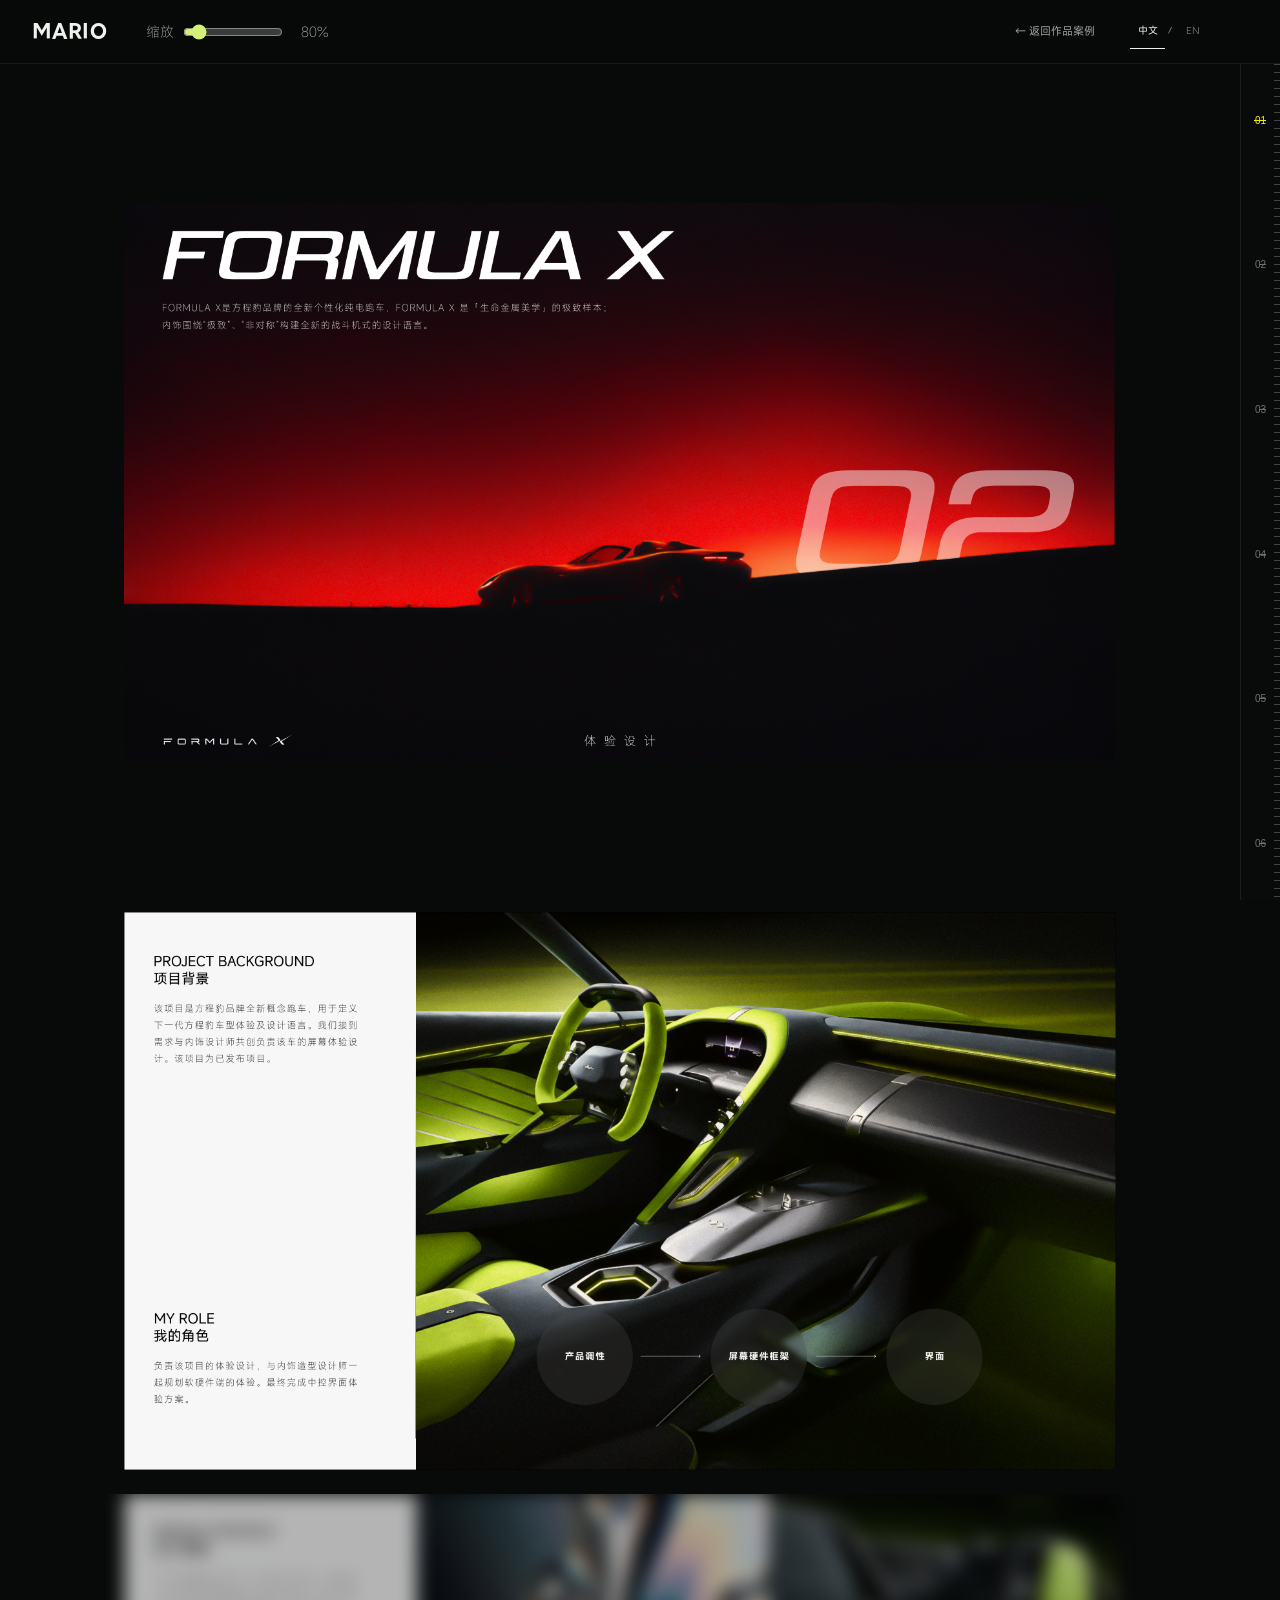
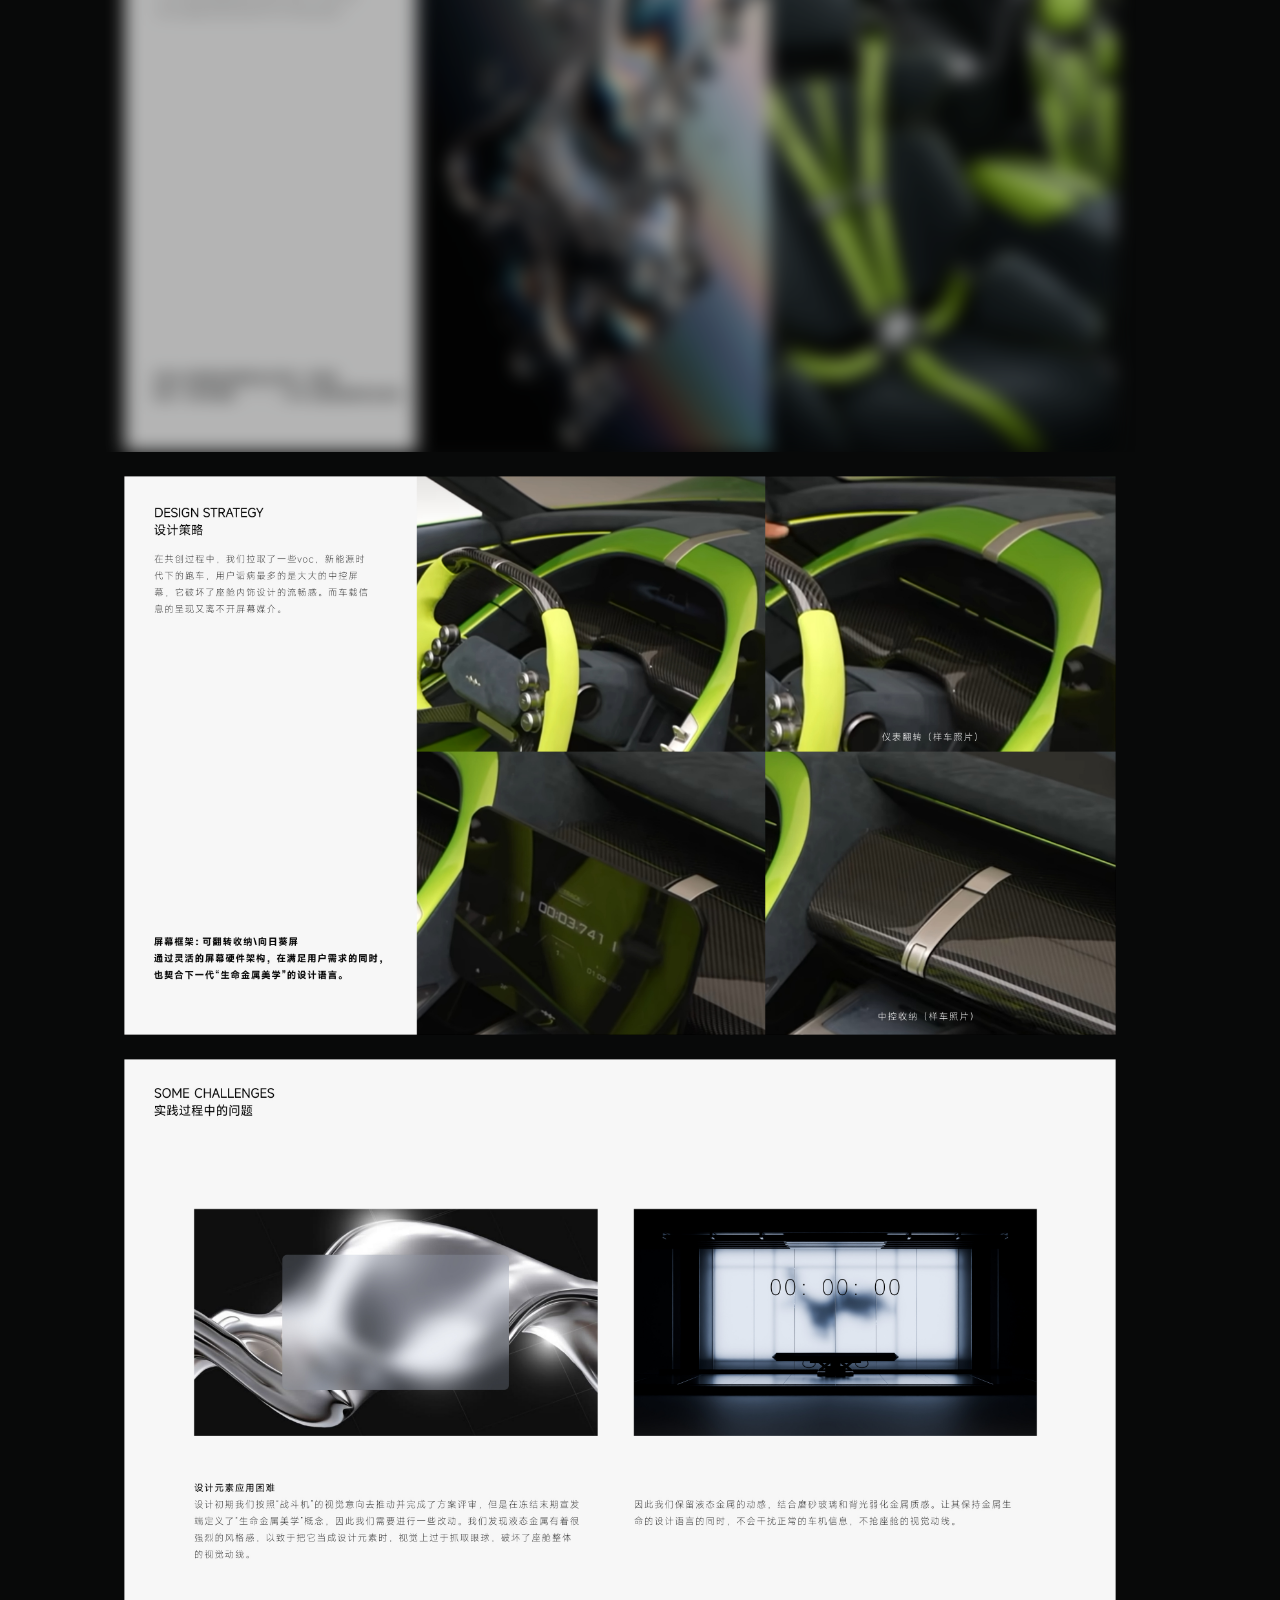
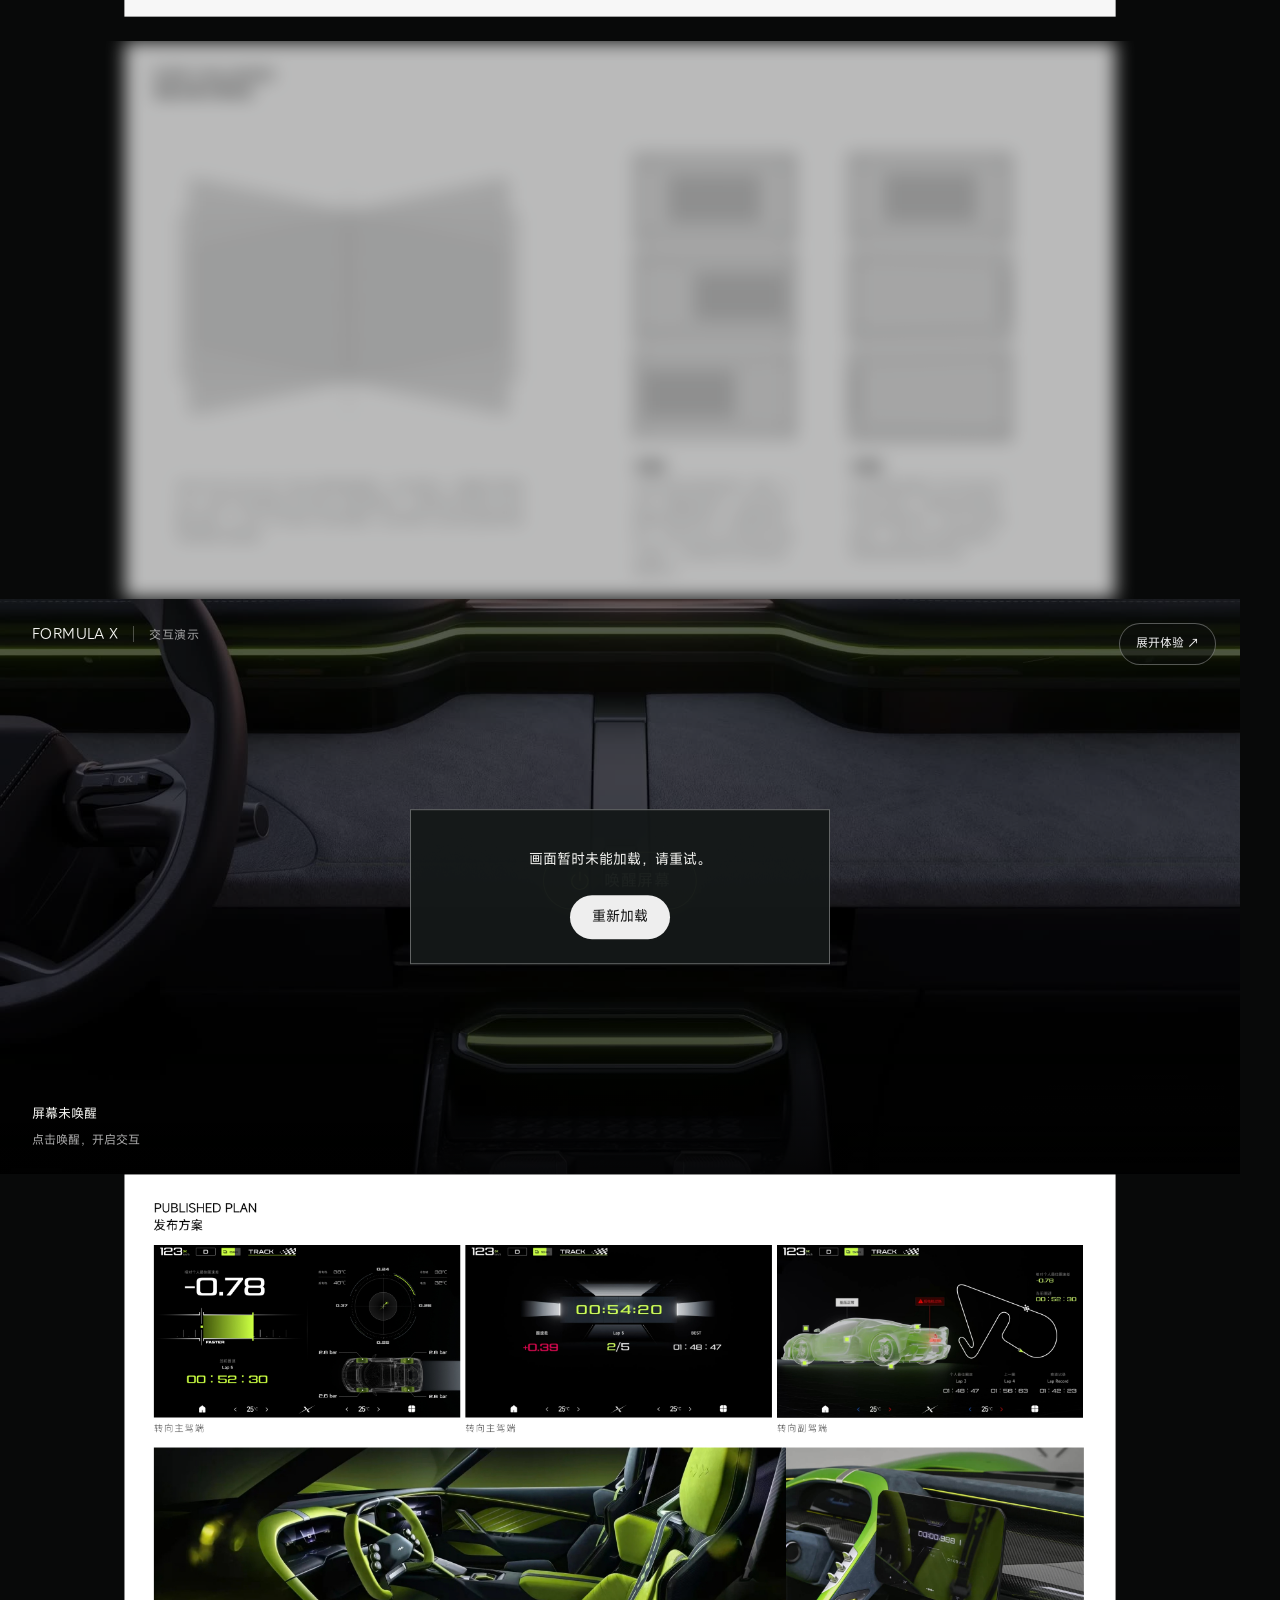
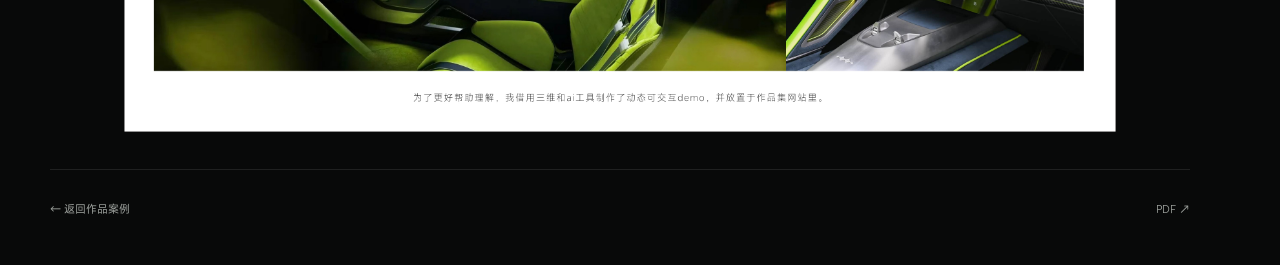
==== commit d9b4e1ba: "Hide Formula X cover export edge" ====
--- a/site/formula.html
+++ b/site/formula.html
@@ -1 +1 @@
-<!doctype html><html lang="zh-CN"><head><meta charset="utf-8"><meta name="viewport" content="width=device-width,initial-scale=1"><meta name="description" content="FORMULA X 体验设计 — 麦浩 Mario 的 UX / HMI 项目案例。"><meta name="theme-color" content="#080909"><title>FORMULA X 体验设计 · MARIO</title><link rel="stylesheet" href="style.css?v=17"><link rel="stylesheet" href="isc.css?v=14"><link rel="stylesheet" href="portal.css?v=36"><script>try{const t=Number(sessionStorage.getItem('mario-formula-entry'));if(t&&Date.now()-t<6000&&!matchMedia('(prefers-reduced-motion: reduce)').matches){document.documentElement.classList.add('portal-arriving');setTimeout(()=>document.documentElement.classList.remove('portal-arriving'),2500)}}catch{}</script><link rel="stylesheet" href="formula.css?v=27"><link rel="stylesheet" href="cursor.css?v=17"><link rel="stylesheet" href="case-motion.css?v=42"></head><body class="case-page formula-page"><a class="case-skip" href="#case-main">跳转到项目内容</a><header class="case-header"><a class="logo" href="index.html#work" aria-label="返回 MARIO 作品集">MARIO</a><a href="index.html#work" class="case-return" id="case-return">← 返回作品案例</a><div class="language-switch" role="group" aria-label="页面语言"><button type="button" data-case-language="zh" aria-pressed="true">中文</button><span aria-hidden="true">/</span><button type="button" data-case-language="en" aria-pressed="false">EN</button></div></header><div class="reading-progress" aria-hidden="true"></div><nav class="case-ruler" aria-label="项目章节"></nav><main id="case-main" class="case-main"></main><dialog id="image-viewer"><div class="image-toolbar"><p id="image-caption"></p><div><button id="image-zoom" type="button" aria-pressed="false">放大查看</button><button id="image-close" type="button" aria-label="关闭图像">×</button></div></div><div class="image-stage"><img id="image-large" alt=""></div></dialog><script src="portal.js?v=44"></script><script src="formula.js?v=35"></script><script src="cursor.js?v=18"></script><script src="case-motion.js?v=46"></script></body></html>+<!doctype html><html lang="zh-CN"><head><meta charset="utf-8"><meta name="viewport" content="width=device-width,initial-scale=1"><meta name="description" content="FORMULA X 体验设计 — 麦浩 Mario 的 UX / HMI 项目案例。"><meta name="theme-color" content="#080909"><title>FORMULA X 体验设计 · MARIO</title><link rel="stylesheet" href="style.css?v=17"><link rel="stylesheet" href="isc.css?v=14"><link rel="stylesheet" href="portal.css?v=36"><script>try{const t=Number(sessionStorage.getItem('mario-formula-entry'));if(t&&Date.now()-t<6000&&!matchMedia('(prefers-reduced-motion: reduce)').matches){document.documentElement.classList.add('portal-arriving');setTimeout(()=>document.documentElement.classList.remove('portal-arriving'),2500)}}catch{}</script><link rel="stylesheet" href="formula.css?v=28"><link rel="stylesheet" href="cursor.css?v=17"><link rel="stylesheet" href="case-motion.css?v=42"></head><body class="case-page formula-page"><a class="case-skip" href="#case-main">跳转到项目内容</a><header class="case-header"><a class="logo" href="index.html#work" aria-label="返回 MARIO 作品集">MARIO</a><a href="index.html#work" class="case-return" id="case-return">← 返回作品案例</a><div class="language-switch" role="group" aria-label="页面语言"><button type="button" data-case-language="zh" aria-pressed="true">中文</button><span aria-hidden="true">/</span><button type="button" data-case-language="en" aria-pressed="false">EN</button></div></header><div class="reading-progress" aria-hidden="true"></div><nav class="case-ruler" aria-label="项目章节"></nav><main id="case-main" class="case-main"></main><dialog id="image-viewer"><div class="image-toolbar"><p id="image-caption"></p><div><button id="image-zoom" type="button" aria-pressed="false">放大查看</button><button id="image-close" type="button" aria-label="关闭图像">×</button></div></div><div class="image-stage"><img id="image-large" alt=""></div></dialog><script src="portal.js?v=44"></script><script src="formula.js?v=35"></script><script src="cursor.js?v=18"></script><script src="case-motion.js?v=46"></script></body></html>
--- a/site/formula.css
+++ b/site/formula.css
@@ -1,4 +1,6 @@
 .formula-page .cover-spread{aspect-ratio:16/9}
+/* Hide the thin white export seam at the source cover's right edge. */
+.formula-page img[src*="formula-full/page-23.jpg"]{clip-path:inset(0 .15% 0 0)}
 .formula-page .cover-car-anchor{left:14.375%;top:26.6666667%;width:78.125%;height:61.1111111%}
 .formula-page .pdf-demo{width:100%;max-width:2200px;margin:0 auto;padding:0;scroll-margin-top:64px;background:#050606}
 .formula-page #challenges{padding-bottom:0}.formula-page #published{padding-top:0}
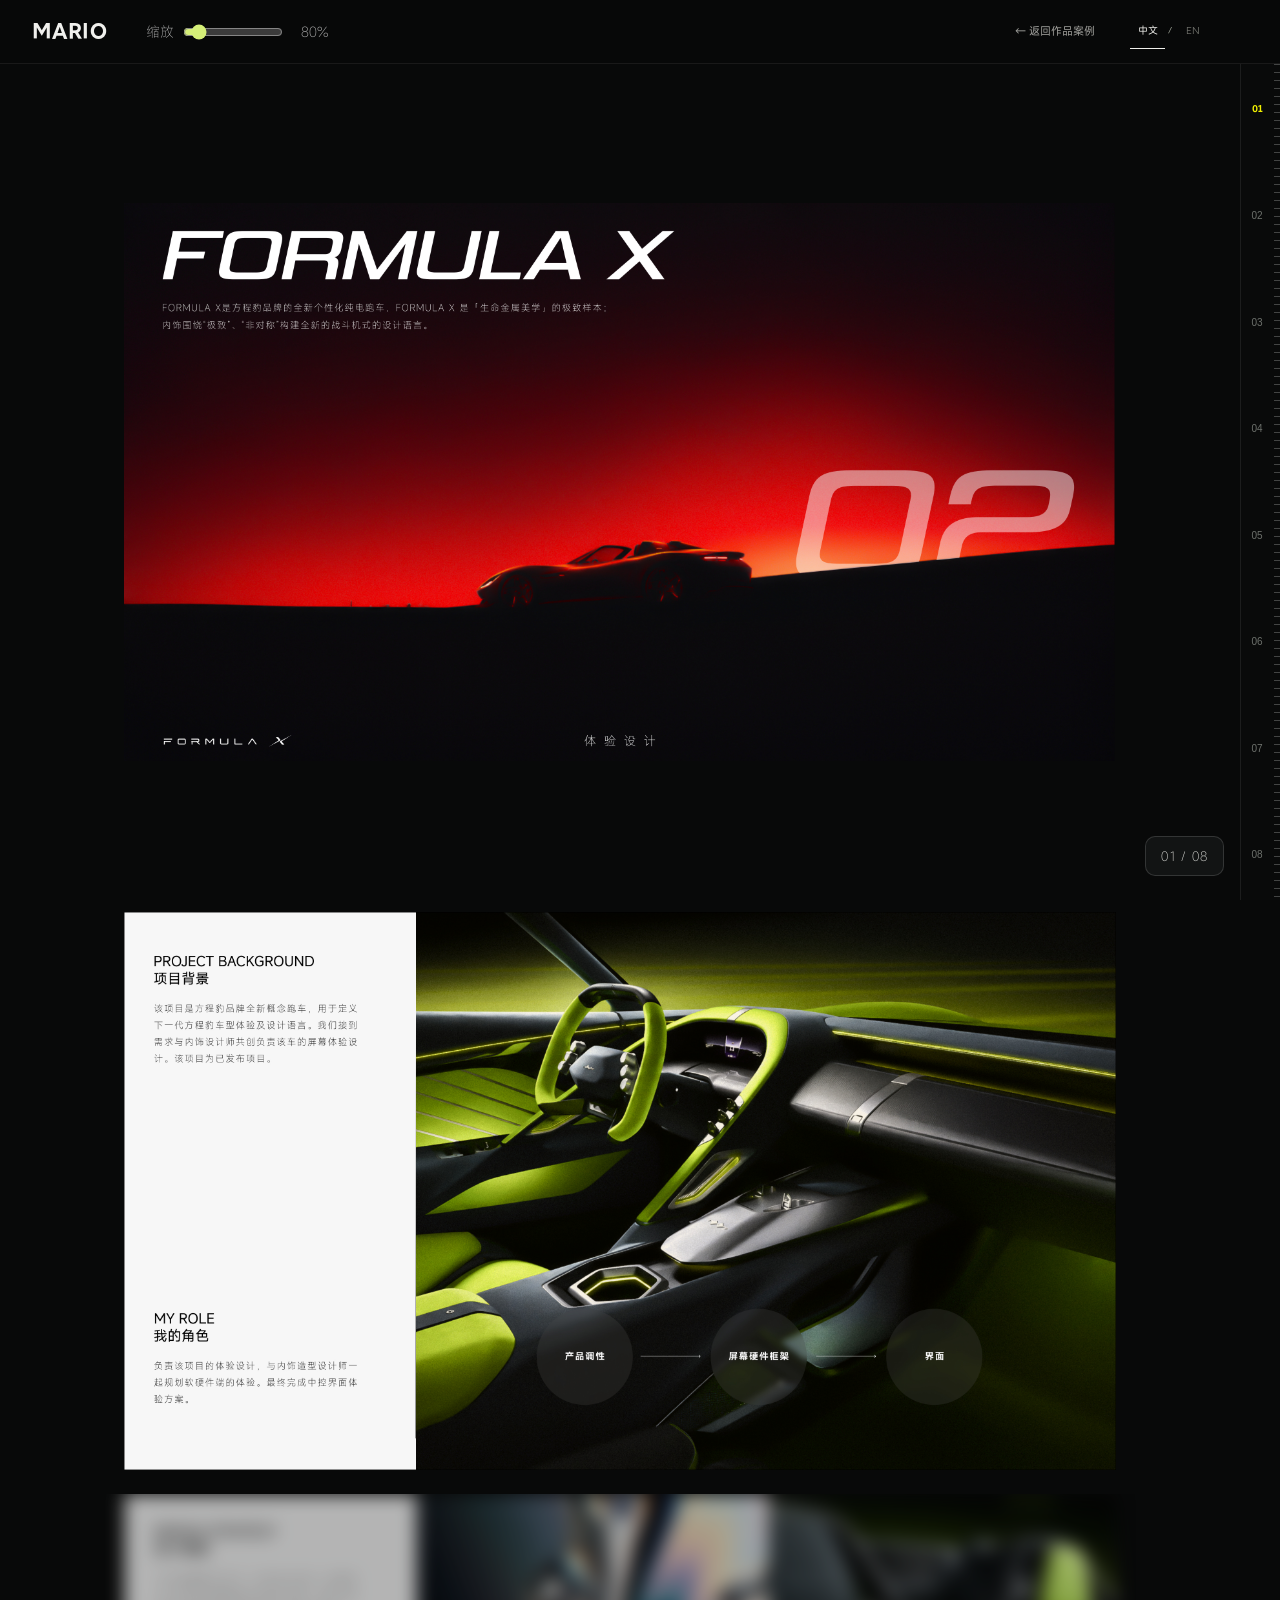
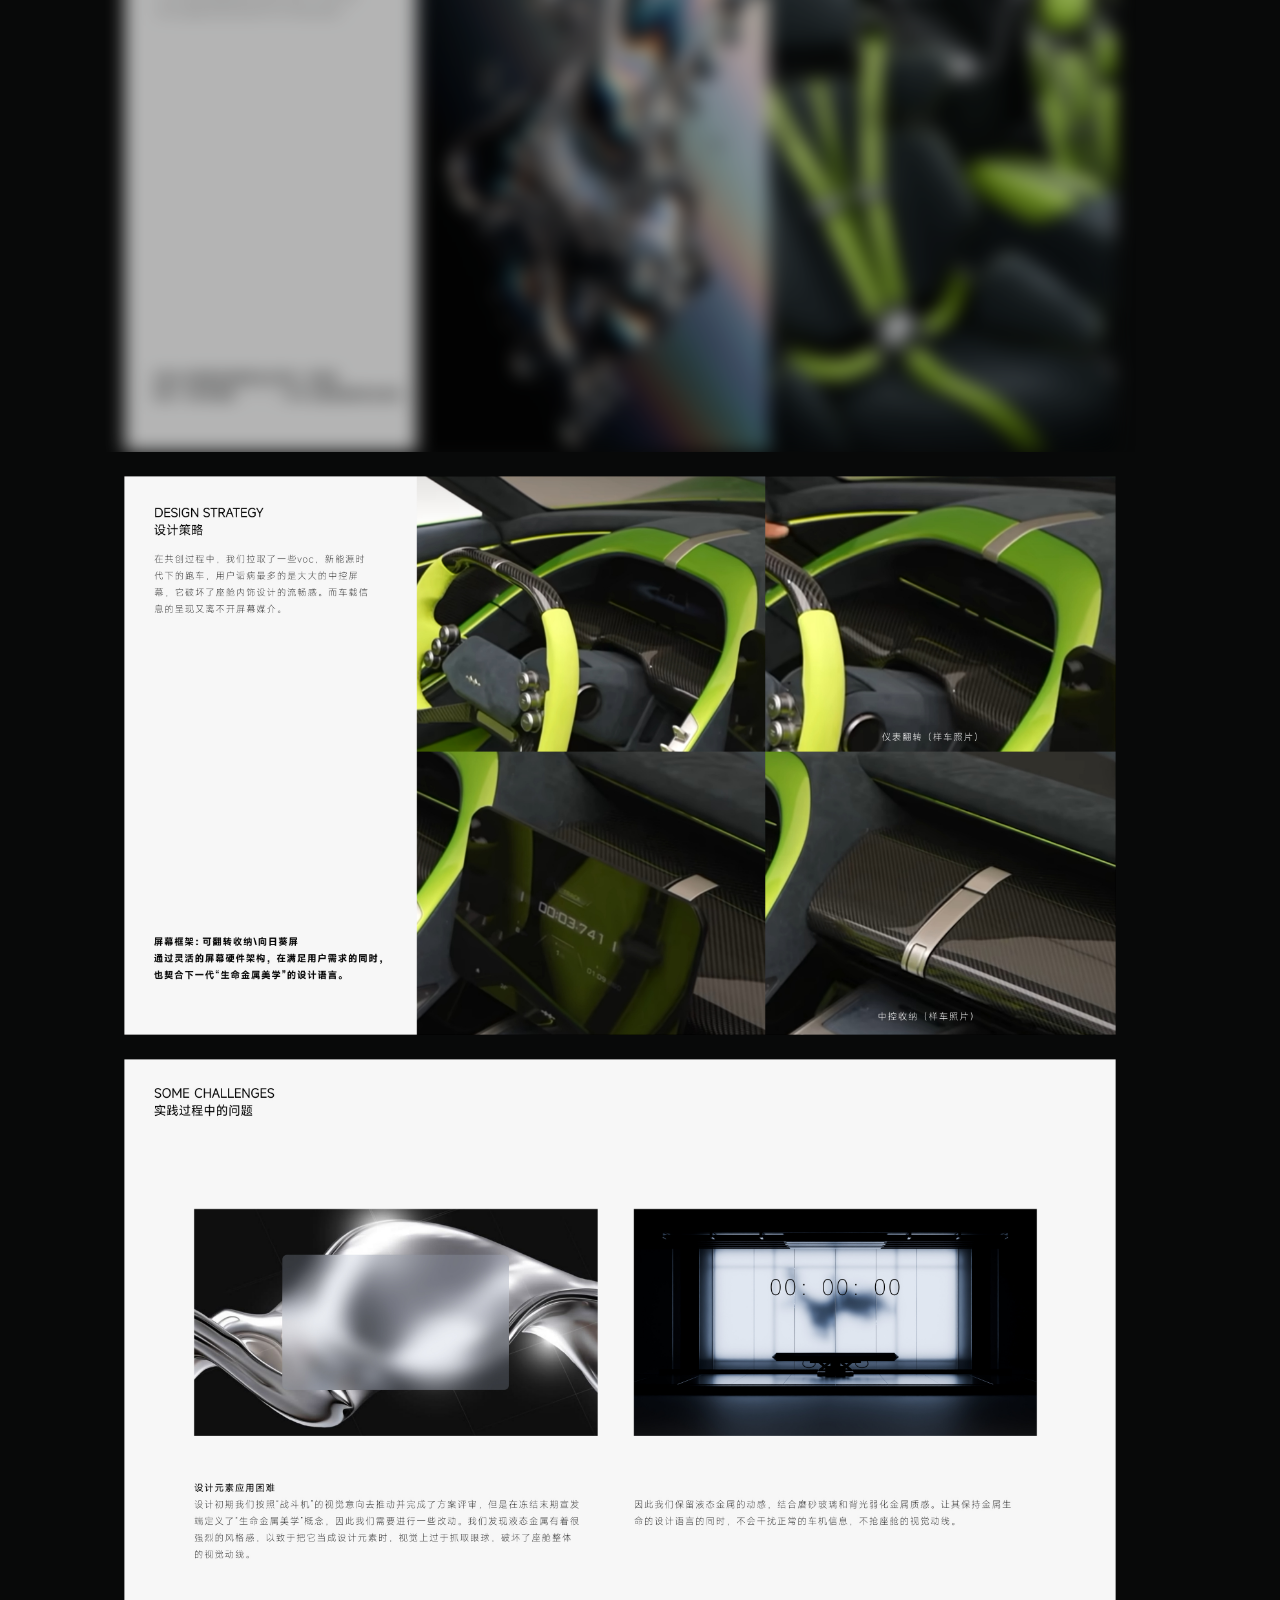
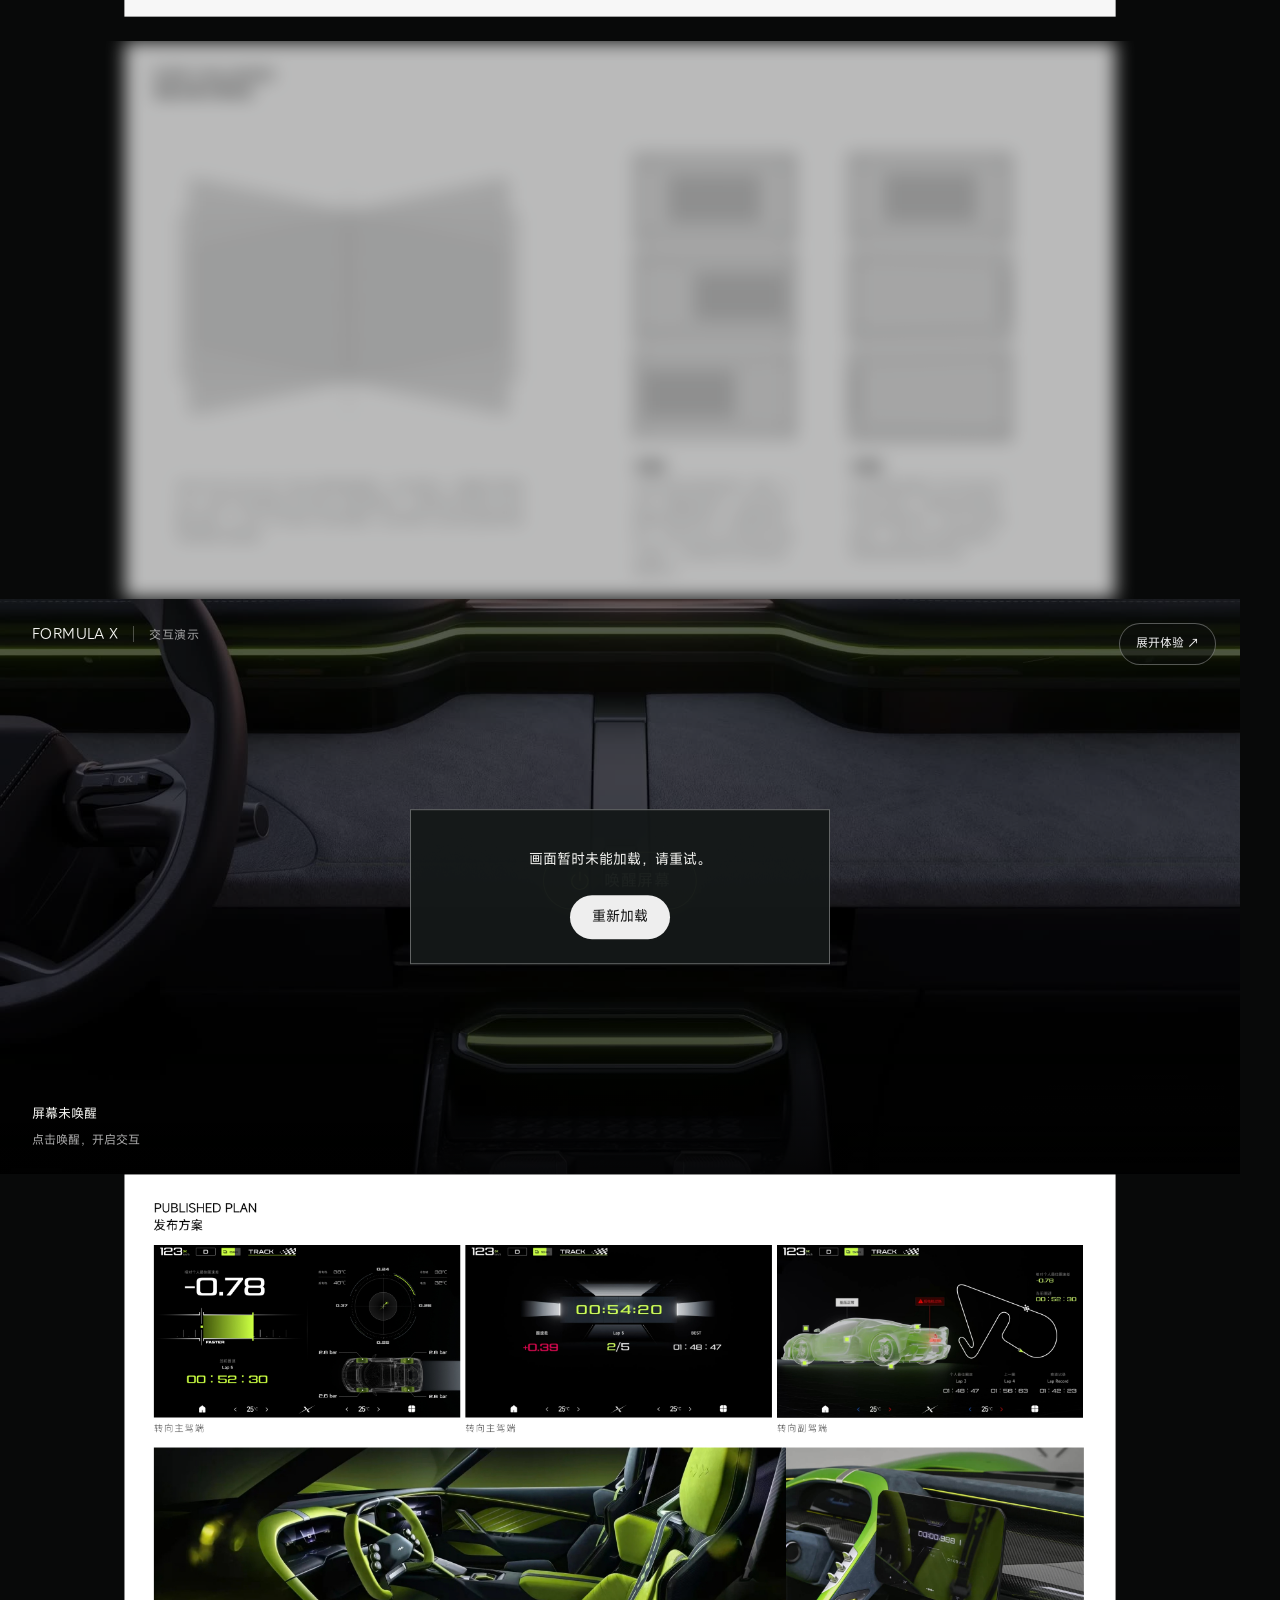
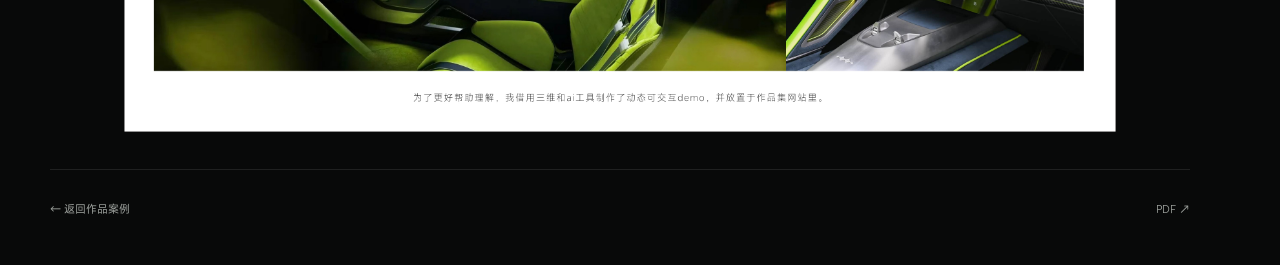
==== commit db4d7ea9: "Add per-page project navigation and floating page counter" ====
--- a/site/formula.html
+++ b/site/formula.html
@@ -1 +1 @@
-<!doctype html><html lang="zh-CN"><head><meta charset="utf-8"><meta name="viewport" content="width=device-width,initial-scale=1"><meta name="description" content="FORMULA X 体验设计 — 麦浩 Mario 的 UX / HMI 项目案例。"><meta name="theme-color" content="#080909"><title>FORMULA X 体验设计 · MARIO</title><link rel="stylesheet" href="style.css?v=17"><link rel="stylesheet" href="isc.css?v=14"><link rel="stylesheet" href="portal.css?v=36"><script>try{const t=Number(sessionStorage.getItem('mario-formula-entry'));if(t&&Date.now()-t<6000&&!matchMedia('(prefers-reduced-motion: reduce)').matches){document.documentElement.classList.add('portal-arriving');setTimeout(()=>document.documentElement.classList.remove('portal-arriving'),2500)}}catch{}</script><link rel="stylesheet" href="formula.css?v=28"><link rel="stylesheet" href="cursor.css?v=17"><link rel="stylesheet" href="case-motion.css?v=42"></head><body class="case-page formula-page"><a class="case-skip" href="#case-main">跳转到项目内容</a><header class="case-header"><a class="logo" href="index.html#work" aria-label="返回 MARIO 作品集">MARIO</a><a href="index.html#work" class="case-return" id="case-return">← 返回作品案例</a><div class="language-switch" role="group" aria-label="页面语言"><button type="button" data-case-language="zh" aria-pressed="true">中文</button><span aria-hidden="true">/</span><button type="button" data-case-language="en" aria-pressed="false">EN</button></div></header><div class="reading-progress" aria-hidden="true"></div><nav class="case-ruler" aria-label="项目章节"></nav><main id="case-main" class="case-main"></main><dialog id="image-viewer"><div class="image-toolbar"><p id="image-caption"></p><div><button id="image-zoom" type="button" aria-pressed="false">放大查看</button><button id="image-close" type="button" aria-label="关闭图像">×</button></div></div><div class="image-stage"><img id="image-large" alt=""></div></dialog><script src="portal.js?v=44"></script><script src="formula.js?v=35"></script><script src="cursor.js?v=18"></script><script src="case-motion.js?v=46"></script></body></html>+<!doctype html><html lang="zh-CN"><head><meta charset="utf-8"><meta name="viewport" content="width=device-width,initial-scale=1"><meta name="description" content="FORMULA X 体验设计 — 麦浩 Mario 的 UX / HMI 项目案例。"><meta name="theme-color" content="#080909"><title>FORMULA X 体验设计 · MARIO</title><link rel="stylesheet" href="style.css?v=17"><link rel="stylesheet" href="isc.css?v=14"><link rel="stylesheet" href="portal.css?v=36"><script>try{const t=Number(sessionStorage.getItem('mario-formula-entry'));if(t&&Date.now()-t<6000&&!matchMedia('(prefers-reduced-motion: reduce)').matches){document.documentElement.classList.add('portal-arriving');setTimeout(()=>document.documentElement.classList.remove('portal-arriving'),2500)}}catch{}</script><link rel="stylesheet" href="formula.css?v=28"><link rel="stylesheet" href="cursor.css?v=17"><link rel="stylesheet" href="case-motion.css?v=43"></head><body class="case-page formula-page"><a class="case-skip" href="#case-main">跳转到项目内容</a><header class="case-header"><a class="logo" href="index.html#work" aria-label="返回 MARIO 作品集">MARIO</a><a href="index.html#work" class="case-return" id="case-return">← 返回作品案例</a><div class="language-switch" role="group" aria-label="页面语言"><button type="button" data-case-language="zh" aria-pressed="true">中文</button><span aria-hidden="true">/</span><button type="button" data-case-language="en" aria-pressed="false">EN</button></div></header><div class="reading-progress" aria-hidden="true"></div><nav class="case-ruler" aria-label="项目章节"></nav><main id="case-main" class="case-main"></main><dialog id="image-viewer"><div class="image-toolbar"><p id="image-caption"></p><div><button id="image-zoom" type="button" aria-pressed="false">放大查看</button><button id="image-close" type="button" aria-label="关闭图像">×</button></div></div><div class="image-stage"><img id="image-large" alt=""></div></dialog><script src="portal.js?v=44"></script><script src="formula.js?v=36"></script><script src="cursor.js?v=18"></script><script src="case-motion.js?v=47"></script></body></html>
--- a/site/case-motion.css
+++ b/site/case-motion.css
@@ -1,4 +1,8 @@
 .case-main{--case-zoom:1}.board-viewport{width:100%;overflow-x:auto;overflow-y:hidden;scrollbar-width:thin;scrollbar-color:#8e8e8e55 transparent}.board-viewport>.board-open{width:calc(100% * var(--case-zoom));margin-inline:auto;max-width:none}.case-main.is-zoomed .cover-spread{aspect-ratio:auto}.case-main .cover-spread{min-width:0}
+.case-ruler{overflow-y:auto;scrollbar-width:none;justify-content:flex-start;padding:8px 7px 8px 0}.case-ruler a{flex:1 0 26px;min-height:26px;text-decoration:none!important}.case-ruler a i,.case-ruler a::before,.case-ruler a::after{display:none!important}.case-ruler a.active{font-weight:600}
+.case-page-counter{position:fixed;right:56px;bottom:24px;z-index:26;padding:10px 15px;border:1px solid #ffffff24;border-radius:10px;background:#141616e8;color:#e8e9e4;backdrop-filter:blur(12px);font:300 13px/1.4 BlueSkyStandard,MiSans,sans-serif;font-variant-numeric:tabular-nums;letter-spacing:.07em;pointer-events:none}
+html.isc-opening-active .case-page-counter,html.portal-arriving .case-page-counter,body.demo-open .case-page-counter{visibility:hidden}
+@media(max-width:760px){.case-ruler{overflow-y:hidden;overflow-x:auto;padding:0 0 5px;justify-content:flex-start}.case-ruler a{flex:1 0 36px;min-height:30px}.case-page-counter{right:16px;bottom:72px;padding:8px 12px;font-size:11px}}
 .case-motion-ready .reveal-pending .board-open>img{opacity:0}.reveal-particles{position:absolute;inset:0;width:100%;height:100%;z-index:2;pointer-events:none}
 .case-zoom,.viewer-zoom{display:flex;align-items:center;gap:9px;white-space:nowrap;font:300 14px/1.4 BlueSkyStandard,MiSans,sans-serif;color:#bbb}.case-zoom{margin-left:14px}.case-zoom input,.viewer-zoom input{width:100px;height:18px;margin:0;accent-color:#d5ef78;cursor:ew-resize}.case-zoom output,.viewer-zoom output{font-variant-numeric:tabular-nums;min-width:37px;text-align:right}.case-zoom:focus-within,.viewer-zoom:focus-within{color:#fff}.case-header .case-return{margin-left:auto}
 @media(max-width:760px){.case-zoom{position:fixed;right:16px;bottom:16px;z-index:45;margin:0;padding:9px 12px;background:#141616ed;border:1px solid #ffffff26;border-radius:24px;backdrop-filter:blur(12px)}.case-zoom input{width:95px}.viewer-zoom{gap:5px}.viewer-zoom input{width:74px}.viewer-zoom .zoom-label{display:none}.image-toolbar>div{gap:8px}.case-page #image-zoom{display:none}}
